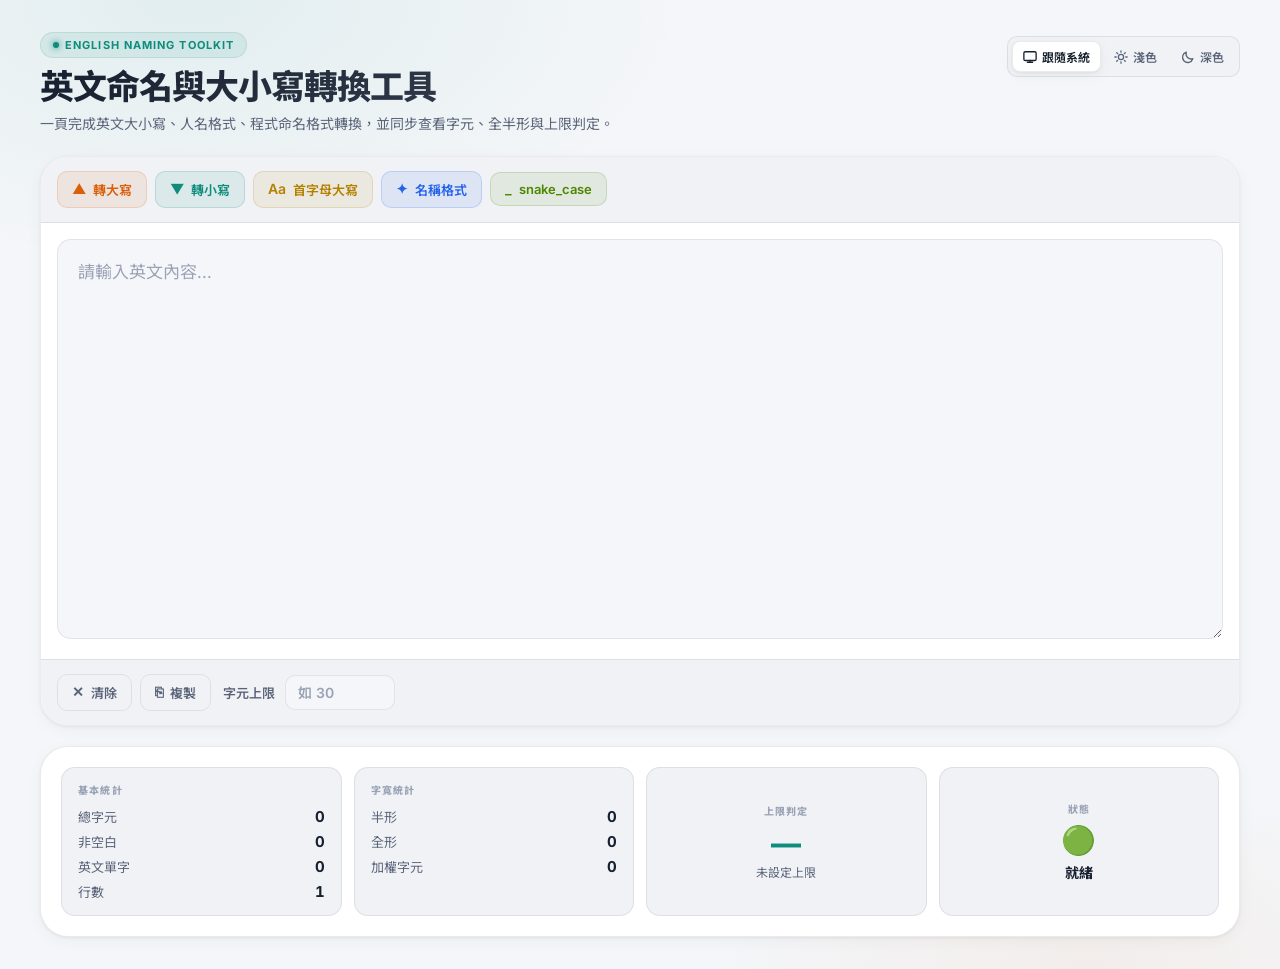
==== index.html @ 7d8f3991 "Rename app entry page to index" ====
<!DOCTYPE html>
<html lang="zh-Hant">
<head>
  <meta charset="UTF-8">
  <meta name="viewport" content="width=device-width, initial-scale=1.0">
  <title>英文命名與大小寫轉換工具</title>
  <link rel="preconnect" href="https://fonts.googleapis.com">
  <link href="https://fonts.googleapis.com/css2?family=Inter:wght@400;500;600;700;800&family=Noto+Sans+TC:wght@400;500;700;900&display=swap" rel="stylesheet">
  <link rel="stylesheet" href="style.css">
  <!-- 防閃爍：同步載入，不加 defer / async -->
  <script src="theme-init.js"></script>
</head>
<body>
  <main class="shell">

    <!-- Header -->
    <header class="header">
      <div class="header-left">
        <div class="badge">English Naming Toolkit</div>
        <h1 class="title">英文命名與大小寫轉換工具</h1>
        <p class="subtitle">一頁完成英文大小寫、人名格式、程式命名格式轉換，並同步查看字元、全半形與上限判定。</p>
      </div>

      <!-- Theme Switcher -->
      <div class="theme-switcher" role="group" aria-label="主題選擇">
        <button class="theme-btn" data-theme-val="system" title="跟隨系統" aria-pressed="false">
          <svg viewBox="0 0 16 16" fill="none" stroke="currentColor" stroke-width="1.5" stroke-linecap="round" stroke-linejoin="round">
            <rect x="1" y="2" width="14" height="10" rx="1.5"/>
            <path d="M5 14h6M8 12v2"/>
          </svg>
          <span>跟隨系統</span>
        </button>
        <button class="theme-btn" data-theme-val="light" title="淺色" aria-pressed="false">
          <svg viewBox="0 0 16 16" fill="none" stroke="currentColor" stroke-width="1.5" stroke-linecap="round">
            <circle cx="8" cy="8" r="3"/>
            <path d="M8 1v1.5M8 13.5V15M1 8h1.5M13.5 8H15M3.1 3.1l1.06 1.06M11.84 11.84l1.06 1.06M11.84 4.16l1.06-1.06M3.1 12.9l1.06-1.06"/>
          </svg>
          <span>淺色</span>
        </button>
        <button class="theme-btn" data-theme-val="dark" title="深色" aria-pressed="false">
          <svg viewBox="0 0 16 16" fill="none" stroke="currentColor" stroke-width="1.5" stroke-linecap="round" stroke-linejoin="round">
            <path d="M13.5 10A6 6 0 0 1 6 2.5a6 6 0 1 0 7.5 7.5z"/>
          </svg>
          <span>深色</span>
        </button>
      </div>
    </header>

    <!-- Editor Card -->
    <section class="editor-card">

      <!-- Toolbar -->
      <div class="toolbar">
        <button class="btn btn-upper" type="button" data-action="upper">
          <span class="btn-icon">▲</span>轉大寫
        </button>
        <button class="btn btn-lower" type="button" data-action="lower">
          <span class="btn-icon">▼</span>轉小寫
        </button>
        <button class="btn btn-title" type="button" data-action="title">
          <span class="btn-icon">Aa</span>首字母大寫
        </button>
        <button class="btn btn-name" type="button" data-action="name">
          <span class="btn-icon">✦</span>名稱格式
        </button>
        <button class="btn btn-snake" type="button" data-action="snake">
          <span class="btn-icon">_</span>snake_case
        </button>
      </div>

      <!-- Textarea -->
      <div class="textarea-wrap">
        <textarea id="textInput" placeholder="請輸入英文內容..."></textarea>
      </div>

      <!-- Footer Bar -->
      <div class="footer-bar">
        <div class="action-group">
          <button class="btn btn-ghost" type="button" id="clearBtn">
            <span class="btn-icon">✕</span>清除
          </button>
          <button class="btn btn-ghost" type="button" id="copyBtn">
            <span class="btn-icon">⎘</span>複製
          </button>
        </div>
        <div class="limit-group">
          <label class="limit-label" for="limitInput">字元上限</label>
          <input id="limitInput" class="limit-input" type="number" min="0" step="1" placeholder="如 30">
        </div>
      </div>
    </section>

    <!-- Stats Panel -->
    <section class="stats-panel" aria-live="polite">

      <div class="stat-group">
        <div class="stat-group__label">基本統計</div>
        <div class="stat-items">
          <div class="stat-row"><span class="stat-name">總字元</span><span class="stat-value" id="charCount">0</span></div>
          <div class="stat-row"><span class="stat-name">非空白</span><span class="stat-value" id="nonWhitespaceCount">0</span></div>
          <div class="stat-row"><span class="stat-name">英文單字</span><span class="stat-value" id="wordCount">0</span></div>
          <div class="stat-row"><span class="stat-name">行數</span><span class="stat-value" id="lineCount">1</span></div>
        </div>
      </div>

      <div class="stat-group">
        <div class="stat-group__label">字寬統計</div>
        <div class="stat-items">
          <div class="stat-row"><span class="stat-name">半形</span><span class="stat-value" id="halfWidthCount">0</span></div>
          <div class="stat-row"><span class="stat-name">全形</span><span class="stat-value" id="fullWidthCount">0</span></div>
          <div class="stat-row weighted-row"><span class="stat-name">加權字元</span><span class="stat-value" id="weightedCount">0</span></div>
        </div>
      </div>

      <div class="stat-group stat-group--limit">
        <div class="stat-group__label">上限判定</div>
        <div class="limit-display" id="limitDisplay">—</div>
        <div class="limit-sublabel" id="limitStatus">未設定上限</div>
      </div>

      <div class="stat-group stat-group--state">
        <div class="stat-group__label">狀態</div>
        <div class="status-icon" id="statusIcon">🟢</div>
        <div class="status-text" id="statusText">就緒</div>
      </div>

    </section>
  </main>

  <script src="app.js" defer></script>
</body>
</html>
---- style.css ----
/* ════════════════════════════════════════
   主題變數 — 淺色（預設）
   ════════════════════════════════════════ */
:root {
  --bg-base:      #f4f6f9;
  --bg-surface:   #ffffff;
  --bg-elevated:  #f0f2f6;
  --bg-hover:     #e8eaf0;
  --border:       rgba(0,0,0,0.08);
  --border-active:rgba(15,144,128,0.45);
  --text-primary: #17202e;
  --text-secondary:#5a6478;
  --text-muted:   #9aa3b5;
  --accent:       #0e8c7c;
  --accent-glow:  rgba(14,140,124,0.15);
  --accent-dim:   rgba(14,140,124,0.09);
  --orange:       #d95f08;
  --orange-dim:   rgba(217,95,8,0.09);
  --yellow:       #b58000;
  --yellow-dim:   rgba(181,128,0,0.09);
  --blue:         #2563eb;
  --blue-dim:     rgba(37,99,235,0.09);
  --lime:         #4d8700;
  --lime-dim:     rgba(77,135,0,0.09);
  --red:          #c92020;
  --red-dim:      rgba(201,32,32,0.10);
  --title-grad:   linear-gradient(135deg, #17202e 0%, #4a5568 100%);
  --body-grad1:   rgba(14,140,124,0.08);
  --body-grad2:   rgba(217,95,8,0.06);
  --scrollbar:    rgba(0,0,0,0.12);
  --scrollbar-h:  rgba(0,0,0,0.22);
  --shadow:       0 1px 3px rgba(0,0,0,0.06), 0 4px 16px rgba(0,0,0,0.04);
  --radius-sm: 10px;
  --radius-md: 14px;
  --radius-xl: 28px;
}

/* ════════════════════════════════════════
   深色：當系統偏好深色 且 未手動選主題 時
   ════════════════════════════════════════ */
@media (prefers-color-scheme: dark) {
  :root:not([data-theme="light"]) {
    --bg-base:       #0f1117;
    --bg-surface:    #181c27;
    --bg-elevated:   #1e2333;
    --bg-hover:      #252b3d;
    --border:        rgba(255,255,255,0.07);
    --border-active: rgba(99,179,161,0.45);
    --text-primary:  #e8eaf0;
    --text-secondary:#8892a4;
    --text-muted:    #4e5668;
    --accent:        #63b3a1;
    --accent-glow:   rgba(99,179,161,0.18);
    --accent-dim:    rgba(99,179,161,0.12);
    --orange:        #fb923c;
    --orange-dim:    rgba(249,115,22,0.12);
    --yellow:        #fbbf24;
    --yellow-dim:    rgba(234,179,8,0.12);
    --blue:          #60a5fa;
    --blue-dim:      rgba(96,165,250,0.12);
    --lime:          #84cc16;
    --lime-dim:      rgba(132,204,22,0.12);
    --red:           #f87171;
    --red-dim:       rgba(248,113,113,0.14);
    --title-grad:    linear-gradient(135deg, #e8eaf0 0%, #a0aec0 100%);
    --body-grad1:    rgba(99,179,161,0.10);
    --body-grad2:    rgba(249,115,22,0.07);
    --scrollbar:     rgba(255,255,255,0.10);
    --scrollbar-h:   rgba(255,255,255,0.18);
    --shadow:        none;
  }
}

/* ════════════════════════════════════════
   深色：手動強制
   ════════════════════════════════════════ */
[data-theme="dark"] {
  --bg-base:       #0f1117;
  --bg-surface:    #181c27;
  --bg-elevated:   #1e2333;
  --bg-hover:      #252b3d;
  --border:        rgba(255,255,255,0.07);
  --border-active: rgba(99,179,161,0.45);
  --text-primary:  #e8eaf0;
  --text-secondary:#8892a4;
  --text-muted:    #4e5668;
  --accent:        #63b3a1;
  --accent-glow:   rgba(99,179,161,0.18);
  --accent-dim:    rgba(99,179,161,0.12);
  --orange:        #fb923c;
  --orange-dim:    rgba(249,115,22,0.12);
  --yellow:        #fbbf24;
  --yellow-dim:    rgba(234,179,8,0.12);
  --blue:          #60a5fa;
  --blue-dim:      rgba(96,165,250,0.12);
  --lime:          #84cc16;
  --lime-dim:      rgba(132,204,22,0.12);
  --red:           #f87171;
  --red-dim:       rgba(248,113,113,0.14);
  --title-grad:    linear-gradient(135deg, #e8eaf0 0%, #a0aec0 100%);
  --body-grad1:    rgba(99,179,161,0.10);
  --body-grad2:    rgba(249,115,22,0.07);
  --scrollbar:     rgba(255,255,255,0.10);
  --scrollbar-h:   rgba(255,255,255,0.18);
  --shadow:        none;
}

/* ════════════════════════════════════════
   淺色：手動強制（確保覆蓋系統深色）
   ════════════════════════════════════════ */
[data-theme="light"] {
  --bg-base:       #f4f6f9;
  --bg-surface:    #ffffff;
  --bg-elevated:   #f0f2f6;
  --bg-hover:      #e8eaf0;
  --border:        rgba(0,0,0,0.08);
  --border-active: rgba(15,144,128,0.45);
  --text-primary:  #17202e;
  --text-secondary:#5a6478;
  --text-muted:    #9aa3b5;
  --accent:        #0e8c7c;
  --accent-glow:   rgba(14,140,124,0.15);
  --accent-dim:    rgba(14,140,124,0.09);
  --orange:        #d95f08;
  --orange-dim:    rgba(217,95,8,0.09);
  --yellow:        #b58000;
  --yellow-dim:    rgba(181,128,0,0.09);
  --blue:          #2563eb;
  --blue-dim:      rgba(37,99,235,0.09);
  --lime:          #4d8700;
  --lime-dim:      rgba(77,135,0,0.09);
  --red:           #c92020;
  --red-dim:       rgba(201,32,32,0.10);
  --title-grad:    linear-gradient(135deg, #17202e 0%, #4a5568 100%);
  --body-grad1:    rgba(14,140,124,0.08);
  --body-grad2:    rgba(217,95,8,0.06);
  --scrollbar:     rgba(0,0,0,0.12);
  --scrollbar-h:   rgba(0,0,0,0.22);
  --shadow:        0 1px 3px rgba(0,0,0,0.06), 0 4px 16px rgba(0,0,0,0.04);
}

/* ════════════════════════════════════════
   Base
   ════════════════════════════════════════ */
* { box-sizing: border-box; margin: 0; padding: 0; }

html { transition: background-color 0.2s, color 0.2s; }

body {
  min-height: 100vh;
  font-family: "Inter", "Noto Sans TC", "Microsoft JhengHei", sans-serif;
  color: var(--text-primary);
  background-color: var(--bg-base);
  background-image:
    radial-gradient(ellipse 70% 50% at 15% 0%,   var(--body-grad1) 0%, transparent 55%),
    radial-gradient(ellipse 60% 40% at 85% 100%, var(--body-grad2) 0%, transparent 50%);
  padding: 32px 24px;
  transition: background-color 0.25s, color 0.25s;
}

/* ── Shell ── */
.shell {
  max-width: 1200px;
  margin: 0 auto;
  display: flex;
  flex-direction: column;
  gap: 20px;
}

/* ── Header ── */
.header {
  display: flex;
  align-items: flex-start;
  justify-content: space-between;
  gap: 20px;
  flex-wrap: wrap;
}

.header-left { flex: 1; min-width: 280px; }

.badge {
  display: inline-flex;
  align-items: center;
  gap: 6px;
  padding: 5px 12px;
  border-radius: 999px;
  background: var(--accent-dim);
  border: 1px solid rgba(99,179,161,0.22);
  color: var(--accent);
  font-size: 11px;
  font-weight: 700;
  letter-spacing: 0.1em;
  text-transform: uppercase;
  margin-bottom: 10px;
}

.badge::before {
  content: "";
  display: inline-block;
  width: 6px; height: 6px;
  border-radius: 50%;
  background: var(--accent);
  box-shadow: 0 0 6px var(--accent);
}

.title {
  font-size: clamp(22px, 3.5vw, 34px);
  font-weight: 800;
  letter-spacing: -0.03em;
  line-height: 1.1;
  background: var(--title-grad);
  -webkit-background-clip: text;
  -webkit-text-fill-color: transparent;
  background-clip: text;
}

.subtitle {
  color: var(--text-secondary);
  font-size: 14px;
  line-height: 1.6;
  margin-top: 8px;
}

/* ── Theme Switcher ── */
.theme-switcher {
  display: flex;
  align-items: center;
  gap: 2px;
  padding: 4px;
  border-radius: var(--radius-sm);
  background: var(--bg-elevated);
  border: 1px solid var(--border);
  flex-shrink: 0;
  margin-top: 4px;
}

.theme-btn {
  display: inline-flex;
  align-items: center;
  justify-content: center;
  gap: 5px;
  appearance: none;
  border: 1px solid transparent;
  border-radius: 8px;
  cursor: pointer;
  font-family: inherit;
  font-size: 12px;
  font-weight: 600;
  color: var(--text-secondary);
  background: transparent;
  padding: 6px 10px;
  transition: all 0.15s ease;
  white-space: nowrap;
}

.theme-btn svg {
  width: 14px; height: 14px;
  flex-shrink: 0;
}

.theme-btn:hover {
  color: var(--text-primary);
  background: var(--bg-hover);
}

.theme-btn.is-active {
  background: var(--bg-surface);
  border-color: var(--border);
  color: var(--text-primary);
  box-shadow: var(--shadow);
}

/* ── Main Card ── */
.editor-card {
  background: var(--bg-surface);
  border: 1px solid var(--border);
  border-radius: var(--radius-xl);
  overflow: hidden;
  box-shadow: var(--shadow);
  transition: background-color 0.25s, border-color 0.25s;
}

/* ── Toolbar ── */
.toolbar {
  display: flex;
  align-items: center;
  gap: 8px;
  padding: 14px 16px;
  border-bottom: 1px solid var(--border);
  flex-wrap: wrap;
  background: var(--bg-elevated);
  transition: background-color 0.25s, border-color 0.25s;
}

/* ── Buttons ── */
.btn {
  display: inline-flex;
  align-items: center;
  gap: 7px;
  appearance: none;
  border: 1px solid transparent;
  border-radius: var(--radius-sm);
  cursor: pointer;
  font-family: inherit;
  font-size: 13px;
  font-weight: 600;
  padding: 8px 14px;
  transition: all 0.15s ease;
  white-space: nowrap;
}

.btn-icon { font-size: 14px; line-height: 1; }

.btn-upper  { background: var(--orange-dim); border-color: rgba(217,95,8,0.18);   color: var(--orange); }
.btn-lower  { background: var(--accent-dim); border-color: rgba(14,140,124,0.18); color: var(--accent); }
.btn-title  { background: var(--yellow-dim); border-color: rgba(181,128,0,0.18);  color: var(--yellow); }
.btn-name   { background: var(--blue-dim);   border-color: rgba(37,99,235,0.18);  color: var(--blue);   }
.btn-snake  { background: var(--lime-dim);   border-color: rgba(77,135,0,0.18);   color: var(--lime);   }

.btn-upper:hover  { background: rgba(217,95,8,0.18);   border-color: rgba(217,95,8,0.36);   transform: translateY(-1px); }
.btn-lower:hover  { background: rgba(14,140,124,0.18); border-color: rgba(14,140,124,0.36); transform: translateY(-1px); }
.btn-title:hover  { background: rgba(181,128,0,0.18);  border-color: rgba(181,128,0,0.36);  transform: translateY(-1px); }
.btn-name:hover   { background: rgba(37,99,235,0.18);  border-color: rgba(37,99,235,0.36);  transform: translateY(-1px); }
.btn-snake:hover  { background: rgba(77,135,0,0.18);   border-color: rgba(77,135,0,0.36);   transform: translateY(-1px); }

.btn-ghost {
  background: transparent;
  border-color: var(--border);
  color: var(--text-secondary);
}
.btn-ghost:hover {
  background: var(--bg-hover);
  color: var(--text-primary);
  transform: translateY(-1px);
}

.btn:active { transform: translateY(0) !important; opacity: 0.82; }

/* ── Textarea ── */
.textarea-wrap { padding: 16px; }

textarea {
  width: 100%;
  min-height: 400px;
  resize: vertical;
  border: 1px solid var(--border);
  border-radius: var(--radius-md);
  background: var(--bg-base);
  color: var(--text-primary);
  font-family: "Inter", "Noto Sans TC", monospace;
  font-size: 17px;
  line-height: 1.7;
  padding: 18px 20px;
  outline: none;
  caret-color: var(--accent);
  transition: border-color 0.2s, box-shadow 0.2s, background-color 0.25s, color 0.25s;
}

textarea:focus {
  border-color: var(--border-active);
  box-shadow: 0 0 0 3px var(--accent-glow);
}

textarea::placeholder { color: var(--text-muted); }

/* ── Footer Bar ── */
.footer-bar {
  display: flex;
  align-items: center;
  gap: 12px;
  padding: 14px 16px;
  border-top: 1px solid var(--border);
  background: var(--bg-elevated);
  flex-wrap: wrap;
  transition: background-color 0.25s, border-color 0.25s;
}

.action-group { display: flex; align-items: center; gap: 8px; flex-shrink: 0; }

.limit-group  { display: flex; align-items: center; gap: 10px; flex-shrink: 0; }

.limit-label {
  font-size: 13px;
  font-weight: 600;
  color: var(--text-secondary);
  white-space: nowrap;
}

.limit-input {
  width: 110px;
  border: 1px solid var(--border);
  border-radius: var(--radius-sm);
  background: var(--bg-base);
  color: var(--text-primary);
  font: inherit;
  font-size: 14px;
  font-weight: 600;
  padding: 8px 12px;
  outline: none;
  transition: border-color 0.2s, box-shadow 0.2s, background-color 0.25s, color 0.25s;
}

.limit-input:focus {
  border-color: var(--border-active);
  box-shadow: 0 0 0 3px var(--accent-glow);
}

.limit-input::placeholder { color: var(--text-muted); }

/* ── Stats Grid ── */
.stats-panel {
  background: var(--bg-surface);
  border: 1px solid var(--border);
  border-radius: var(--radius-xl);
  padding: 20px;
  display: grid;
  grid-template-columns: repeat(4, 1fr);
  gap: 12px;
  box-shadow: var(--shadow);
  transition: background-color 0.25s, border-color 0.25s;
}

.stat-group {
  background: var(--bg-elevated);
  border: 1px solid var(--border);
  border-radius: var(--radius-md);
  padding: 14px 16px;
  transition: background-color 0.25s, border-color 0.25s;
}

.stat-group__label {
  font-size: 10px;
  font-weight: 800;
  letter-spacing: 0.12em;
  color: var(--text-muted);
  text-transform: uppercase;
  margin-bottom: 10px;
}

.stat-items { display: flex; flex-direction: column; gap: 6px; }

.stat-row {
  display: flex;
  align-items: center;
  justify-content: space-between;
  gap: 8px;
}

.stat-name { font-size: 13px; color: var(--text-secondary); white-space: nowrap; }

.stat-value {
  font-size: 15px;
  font-weight: 700;
  color: var(--text-primary);
  font-variant-numeric: tabular-nums;
  transition: color 0.2s;
}

.stat-value.is-over { color: var(--red) !important; }

/* Limit group */
.stat-group--limit {
  display: flex;
  flex-direction: column;
  justify-content: center;
  align-items: center;
  text-align: center;
}

.limit-display {
  font-size: 30px;
  font-weight: 800;
  line-height: 1;
  color: var(--accent);
  font-variant-numeric: tabular-nums;
  margin-bottom: 5px;
  transition: color 0.2s;
}

.limit-display.is-over { color: var(--red); }

.limit-sublabel { font-size: 12px; color: var(--text-secondary); }

/* State group */
.stat-group--state {
  display: flex;
  flex-direction: column;
  justify-content: center;
  align-items: center;
  text-align: center;
}

.status-icon { font-size: 28px; line-height: 1; margin-bottom: 8px; }

.status-text { font-size: 14px; font-weight: 700; color: var(--text-primary); }

/* ── Scrollbar ── */
textarea::-webkit-scrollbar { width: 6px; }
textarea::-webkit-scrollbar-track { background: transparent; }
textarea::-webkit-scrollbar-thumb { background: var(--scrollbar); border-radius: 3px; }
textarea::-webkit-scrollbar-thumb:hover { background: var(--scrollbar-h); }

/* ── Responsive ── */
@media (max-width: 880px) {
  .stats-panel { grid-template-columns: repeat(2, 1fr); }
}

@media (max-width: 640px) {
  body { padding: 16px 14px; }
  .stats-panel { grid-template-columns: 1fr 1fr; gap: 10px; padding: 14px; }
  textarea { min-height: 300px; font-size: 15px; }
  .toolbar { gap: 6px; }
  .btn { font-size: 12px; padding: 7px 11px; }
  .footer-bar { gap: 10px; }
  .limit-group { flex-wrap: wrap; }
  .theme-btn span { display: none; }
}
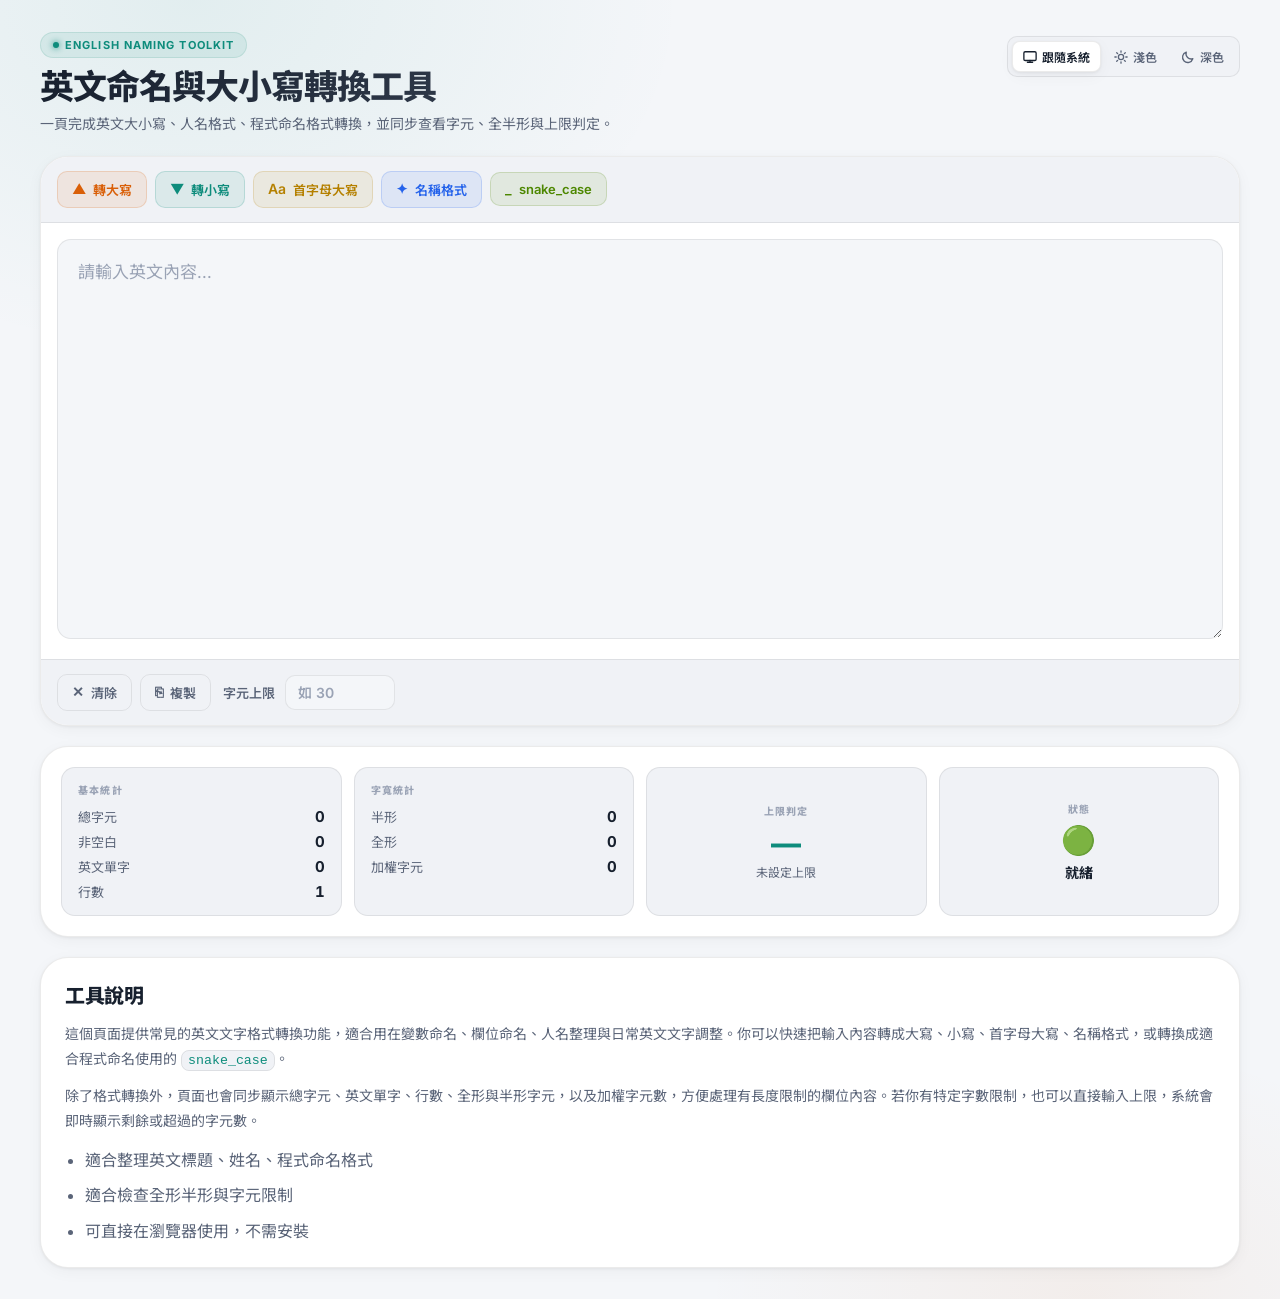
==== commit 16a20775: "Improve README and SEO metadata" ====
--- a/index.html
+++ b/index.html
@@ -3,10 +3,44 @@
 <head>
   <meta charset="UTF-8">
   <meta name="viewport" content="width=device-width, initial-scale=1.0">
-  <title>英文命名與大小寫轉換工具</title>
+  <title>英文命名與大小寫轉換工具 | 大小寫、人名格式、snake_case 線上轉換</title>
+  <meta name="description" content="線上英文命名與大小寫轉換工具，支援轉大寫、轉小寫、首字母大寫、名稱格式、snake_case，並提供全形半形、加權字元與上限判定。">
+  <meta name="robots" content="index,follow,max-image-preview:large,max-snippet:-1,max-video-preview:-1">
+  <meta name="author" content="Bruce Yang">
+  <meta name="theme-color" content="#0e8c7c">
+  <link rel="canonical" href="https://bruce-yang-422.github.io/english_case_converter/">
+  <link rel="alternate" hreflang="zh-Hant" href="https://bruce-yang-422.github.io/english_case_converter/">
+  <meta property="og:locale" content="zh_TW">
+  <meta property="og:type" content="website">
+  <meta property="og:title" content="英文命名與大小寫轉換工具">
+  <meta property="og:description" content="支援英文大小寫轉換、人名格式、snake_case、全形半形統計與字元上限判定的線上工具。">
+  <meta property="og:url" content="https://bruce-yang-422.github.io/english_case_converter/">
+  <meta property="og:site_name" content="英文命名與大小寫轉換工具">
+  <meta name="twitter:card" content="summary">
+  <meta name="twitter:title" content="英文命名與大小寫轉換工具">
+  <meta name="twitter:description" content="支援大小寫、人名格式、snake_case 與字元統計的線上英文轉換工具。">
   <link rel="preconnect" href="https://fonts.googleapis.com">
+  <link rel="preconnect" href="https://fonts.gstatic.com" crossorigin>
   <link href="https://fonts.googleapis.com/css2?family=Inter:wght@400;500;600;700;800&family=Noto+Sans+TC:wght@400;500;700;900&display=swap" rel="stylesheet">
   <link rel="stylesheet" href="style.css">
+  <script type="application/ld+json">
+    {
+      "@context": "https://schema.org",
+      "@type": "WebApplication",
+      "name": "英文命名與大小寫轉換工具",
+      "url": "https://bruce-yang-422.github.io/english_case_converter/",
+      "applicationCategory": "DeveloperApplication",
+      "operatingSystem": "Any",
+      "inLanguage": "zh-Hant",
+      "browserRequirements": "Requires JavaScript",
+      "description": "提供英文大小寫轉換、人名格式、snake_case、字元統計、全形半形統計與上限判定的線上工具。",
+      "offers": {
+        "@type": "Offer",
+        "price": "0",
+        "priceCurrency": "USD"
+      }
+    }
+  </script>
   <!-- 防閃爍：同步載入，不加 defer / async -->
   <script src="theme-init.js"></script>
 </head>
@@ -125,6 +159,17 @@
       </div>
 
     </section>
+
+    <section class="content-card seo-content" aria-labelledby="seo-content-title">
+      <h2 id="seo-content-title">工具說明</h2>
+      <p>這個頁面提供常見的英文文字格式轉換功能，適合用在變數命名、欄位命名、人名整理與日常英文文字調整。你可以快速把輸入內容轉成大寫、小寫、首字母大寫、名稱格式，或轉換成適合程式命名使用的 <code>snake_case</code>。</p>
+      <p>除了格式轉換外，頁面也會同步顯示總字元、英文單字、行數、全形與半形字元，以及加權字元數，方便處理有長度限制的欄位內容。若你有特定字數限制，也可以直接輸入上限，系統會即時顯示剩餘或超過的字元數。</p>
+      <ul>
+        <li>適合整理英文標題、姓名、程式命名格式</li>
+        <li>適合檢查全形半形與字元限制</li>
+        <li>可直接在瀏覽器使用，不需安裝</li>
+      </ul>
+    </section>
   </main>
 
   <script src="app.js" defer></script>
--- a/style.css
+++ b/style.css
@@ -494,6 +494,56 @@
 
 .status-text { font-size: 14px; font-weight: 700; color: var(--text-primary); }
 
+/* ── Content Card ── */
+.content-card {
+  background: var(--bg-surface);
+  border: 1px solid var(--border);
+  border-radius: var(--radius-xl);
+  padding: 22px 24px;
+  box-shadow: var(--shadow);
+  transition: background-color 0.25s, border-color 0.25s;
+}
+
+.seo-content h2 {
+  font-size: 20px;
+  font-weight: 800;
+  letter-spacing: -0.02em;
+  margin-bottom: 12px;
+  color: var(--text-primary);
+}
+
+.seo-content p {
+  font-size: 14px;
+  line-height: 1.8;
+  color: var(--text-secondary);
+}
+
+.seo-content p + p {
+  margin-top: 10px;
+}
+
+.seo-content ul {
+  margin-top: 14px;
+  padding-left: 20px;
+  color: var(--text-secondary);
+  display: grid;
+  gap: 8px;
+}
+
+.seo-content li {
+  line-height: 1.7;
+}
+
+.seo-content code {
+  font-family: "JetBrains Mono", "Consolas", monospace;
+  font-size: 0.95em;
+  background: var(--bg-elevated);
+  border: 1px solid var(--border);
+  border-radius: 8px;
+  padding: 2px 6px;
+  color: var(--accent);
+}
+
 /* ── Scrollbar ── */
 textarea::-webkit-scrollbar { width: 6px; }
 textarea::-webkit-scrollbar-track { background: transparent; }
@@ -508,6 +558,7 @@
 @media (max-width: 640px) {
   body { padding: 16px 14px; }
   .stats-panel { grid-template-columns: 1fr 1fr; gap: 10px; padding: 14px; }
+  .content-card { padding: 16px; }
   textarea { min-height: 300px; font-size: 15px; }
   .toolbar { gap: 6px; }
   .btn { font-size: 12px; padding: 7px 11px; }
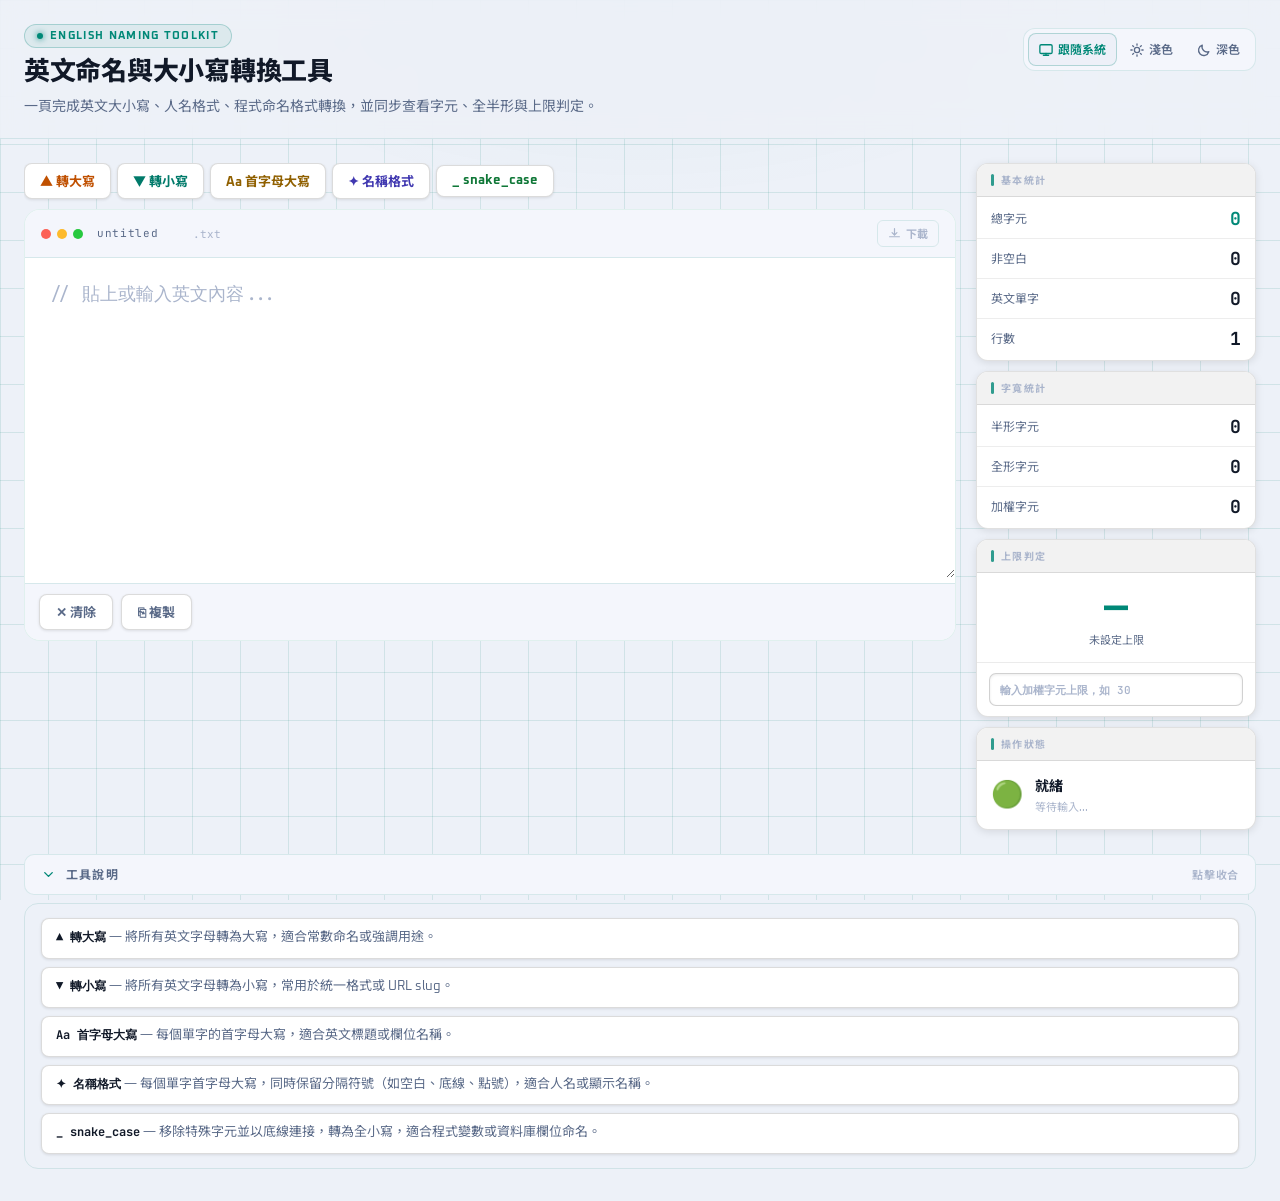
==== commit 51b48e9d: "Redesign UI with macOS-inspired tech dark theme - Rebuild layout: site header with title/badge/theme" ====
--- a/index.html
+++ b/index.html
@@ -7,28 +7,28 @@
   <meta name="description" content="線上英文命名與大小寫轉換工具，支援轉大寫、轉小寫、首字母大寫、名稱格式、snake_case，並提供全形半形、加權字元與上限判定。">
   <meta name="robots" content="index,follow,max-image-preview:large,max-snippet:-1,max-video-preview:-1">
   <meta name="author" content="Bruce Yang">
-  <meta name="theme-color" content="#0e8c7c">
-  <link rel="canonical" href="https://bruce-yang-422.github.io/english_case_converter/">
-  <link rel="alternate" hreflang="zh-Hant" href="https://bruce-yang-422.github.io/english_case_converter/">
+  <meta name="theme-color" content="#00d2aa">
+  <link rel="canonical" href="https://tool-a01.stack-base.com/">
+  <link rel="alternate" hreflang="zh-Hant" href="https://tool-a01.stack-base.com/">
   <meta property="og:locale" content="zh_TW">
   <meta property="og:type" content="website">
   <meta property="og:title" content="英文命名與大小寫轉換工具">
   <meta property="og:description" content="支援英文大小寫轉換、人名格式、snake_case、全形半形統計與字元上限判定的線上工具。">
-  <meta property="og:url" content="https://bruce-yang-422.github.io/english_case_converter/">
+  <meta property="og:url" content="https://tool-a01.stack-base.com/">
   <meta property="og:site_name" content="英文命名與大小寫轉換工具">
   <meta name="twitter:card" content="summary">
   <meta name="twitter:title" content="英文命名與大小寫轉換工具">
   <meta name="twitter:description" content="支援大小寫、人名格式、snake_case 與字元統計的線上英文轉換工具。">
   <link rel="preconnect" href="https://fonts.googleapis.com">
   <link rel="preconnect" href="https://fonts.gstatic.com" crossorigin>
-  <link href="https://fonts.googleapis.com/css2?family=Inter:wght@400;500;600;700;800&family=Noto+Sans+TC:wght@400;500;700;900&display=swap" rel="stylesheet">
+  <link href="https://fonts.googleapis.com/css2?family=Oxanium:wght@400;600;700;800&family=JetBrains+Mono:wght@400;600;700&family=Noto+Sans+TC:wght@400;500;700&display=swap" rel="stylesheet">
   <link rel="stylesheet" href="style.css">
   <script type="application/ld+json">
     {
       "@context": "https://schema.org",
       "@type": "WebApplication",
       "name": "英文命名與大小寫轉換工具",
-      "url": "https://bruce-yang-422.github.io/english_case_converter/",
+      "url": "https://tool-a01.stack-base.com/",
       "applicationCategory": "DeveloperApplication",
       "operatingSystem": "Any",
       "inLanguage": "zh-Hant",
@@ -44,18 +44,18 @@
   <!-- 防閃爍：同步載入，不加 defer / async -->
   <script src="theme-init.js"></script>
 </head>
+
 <body>
-  <main class="shell">
-
-    <!-- Header -->
-    <header class="header">
+<div class="root">
+
+  <!-- ═══ HEADER ═══ -->
+  <header class="site-header">
+    <div class="header-inner">
       <div class="header-left">
         <div class="badge">English Naming Toolkit</div>
-        <h1 class="title">英文命名與大小寫轉換工具</h1>
-        <p class="subtitle">一頁完成英文大小寫、人名格式、程式命名格式轉換，並同步查看字元、全半形與上限判定。</p>
-      </div>
-
-      <!-- Theme Switcher -->
+        <h1 class="page-title">英文命名與大小寫轉換工具</h1>
+        <p class="page-subtitle">一頁完成英文大小寫、人名格式、程式命名格式轉換，並同步查看字元、全半形與上限判定。</p>
+      </div>
       <div class="theme-switcher" role="group" aria-label="主題選擇">
         <button class="theme-btn" data-theme-val="system" title="跟隨系統" aria-pressed="false">
           <svg viewBox="0 0 16 16" fill="none" stroke="currentColor" stroke-width="1.5" stroke-linecap="round" stroke-linejoin="round">
@@ -78,100 +78,144 @@
           <span>深色</span>
         </button>
       </div>
-    </header>
-
-    <!-- Editor Card -->
-    <section class="editor-card">
-
-      <!-- Toolbar -->
-      <div class="toolbar">
-        <button class="btn btn-upper" type="button" data-action="upper">
-          <span class="btn-icon">▲</span>轉大寫
-        </button>
-        <button class="btn btn-lower" type="button" data-action="lower">
-          <span class="btn-icon">▼</span>轉小寫
-        </button>
-        <button class="btn btn-title" type="button" data-action="title">
-          <span class="btn-icon">Aa</span>首字母大寫
-        </button>
-        <button class="btn btn-name" type="button" data-action="name">
-          <span class="btn-icon">✦</span>名稱格式
-        </button>
-        <button class="btn btn-snake" type="button" data-action="snake">
-          <span class="btn-icon">_</span>snake_case
-        </button>
-      </div>
-
-      <!-- Textarea -->
-      <div class="textarea-wrap">
-        <textarea id="textInput" placeholder="請輸入英文內容..."></textarea>
-      </div>
-
-      <!-- Footer Bar -->
-      <div class="footer-bar">
-        <div class="action-group">
-          <button class="btn btn-ghost" type="button" id="clearBtn">
-            <span class="btn-icon">✕</span>清除
+    </div>
+  </header>
+
+  <!-- ═══ WORKSPACE ═══ -->
+  <div class="workspace">
+
+    <!-- LEFT: Editor -->
+    <div class="editor-col">
+
+      <!-- 工具列（chips）獨立在 editor-wrap 外 -->
+      <div class="toolbar" id="toolbar">
+        <button class="chip chip-a" type="button" data-action="upper">▲ 轉大寫</button>
+        <button class="chip chip-b" type="button" data-action="lower">▼ 轉小寫</button>
+        <button class="chip chip-c" type="button" data-action="title">Aa 首字母大寫</button>
+        <button class="chip chip-d" type="button" data-action="name">✦ 名稱格式</button>
+        <button class="chip chip-e" type="button" data-action="snake">_ snake_case</button>
+      </div>
+
+      <div class="editor-wrap">
+
+        <!-- macOS dots + 可編輯檔名 + 下載 -->
+        <div class="editor-topbar">
+          <span class="dot dot-r"></span>
+          <span class="dot dot-y"></span>
+          <span class="dot dot-g"></span>
+          <input class="editor-fname" id="fileNameInput" type="text" value="untitled" spellcheck="false" aria-label="檔案名稱">
+          <span class="fname-ext">.txt</span>
+          <button class="download-btn" id="downloadBtn" title="下載 .txt">
+            <svg viewBox="0 0 16 16" fill="none" stroke="currentColor" stroke-width="1.5" stroke-linecap="round" stroke-linejoin="round">
+              <path d="M8 2v8M5 7l3 3 3-3"/>
+              <path d="M2 12h12"/>
+            </svg>
+            下載
           </button>
-          <button class="btn btn-ghost" type="button" id="copyBtn">
-            <span class="btn-icon">⎘</span>複製
-          </button>
-        </div>
-        <div class="limit-group">
-          <label class="limit-label" for="limitInput">字元上限</label>
-          <input id="limitInput" class="limit-input" type="number" min="0" step="1" placeholder="如 30">
-        </div>
-      </div>
-    </section>
-
-    <!-- Stats Panel -->
-    <section class="stats-panel" aria-live="polite">
-
-      <div class="stat-group">
-        <div class="stat-group__label">基本統計</div>
-        <div class="stat-items">
-          <div class="stat-row"><span class="stat-name">總字元</span><span class="stat-value" id="charCount">0</span></div>
-          <div class="stat-row"><span class="stat-name">非空白</span><span class="stat-value" id="nonWhitespaceCount">0</span></div>
-          <div class="stat-row"><span class="stat-name">英文單字</span><span class="stat-value" id="wordCount">0</span></div>
-          <div class="stat-row"><span class="stat-name">行數</span><span class="stat-value" id="lineCount">1</span></div>
-        </div>
-      </div>
-
-      <div class="stat-group">
-        <div class="stat-group__label">字寬統計</div>
-        <div class="stat-items">
-          <div class="stat-row"><span class="stat-name">半形</span><span class="stat-value" id="halfWidthCount">0</span></div>
-          <div class="stat-row"><span class="stat-name">全形</span><span class="stat-value" id="fullWidthCount">0</span></div>
-          <div class="stat-row weighted-row"><span class="stat-name">加權字元</span><span class="stat-value" id="weightedCount">0</span></div>
-        </div>
-      </div>
-
-      <div class="stat-group stat-group--limit">
-        <div class="stat-group__label">上限判定</div>
-        <div class="limit-display" id="limitDisplay">—</div>
-        <div class="limit-sublabel" id="limitStatus">未設定上限</div>
-      </div>
-
-      <div class="stat-group stat-group--state">
-        <div class="stat-group__label">狀態</div>
-        <div class="status-icon" id="statusIcon">🟢</div>
-        <div class="status-text" id="statusText">就緒</div>
-      </div>
-
-    </section>
-
-    <section class="content-card seo-content" aria-labelledby="seo-content-title">
-      <h2 id="seo-content-title">工具說明</h2>
-      <p>這個頁面提供常見的英文文字格式轉換功能，適合用在變數命名、欄位命名、人名整理與日常英文文字調整。你可以快速把輸入內容轉成大寫、小寫、首字母大寫、名稱格式，或轉換成適合程式命名使用的 <code>snake_case</code>。</p>
-      <p>除了格式轉換外，頁面也會同步顯示總字元、英文單字、行數、全形與半形字元，以及加權字元數，方便處理有長度限制的欄位內容。若你有特定字數限制，也可以直接輸入上限，系統會即時顯示剩餘或超過的字元數。</p>
-      <ul>
-        <li>適合整理英文標題、姓名、程式命名格式</li>
-        <li>適合檢查全形半形與字元限制</li>
-        <li>可直接在瀏覽器使用，不需安裝</li>
-      </ul>
-    </section>
-  </main>
-
-  <script src="app.js" defer></script>
+        </div>
+
+        <textarea id="textInput" placeholder="// 貼上或輸入英文內容..."></textarea>
+
+        <div class="editor-footer">
+          <button class="act-btn" id="clearBtn">✕ 清除</button>
+          <button class="act-btn" id="copyBtn">⎘ 複製</button>
+        </div>
+      </div>
+
+    </div>
+
+    <!-- RIGHT: Stats -->
+    <aside class="stats-col" aria-live="polite">
+
+      <div class="panel-section">
+        <div class="panel-header">基本統計</div>
+        <div class="stat-rows">
+          <div class="srow">
+            <span class="srow-name">總字元</span>
+            <span class="srow-val accent" id="charCount">0</span>
+          </div>
+          <div class="srow">
+            <span class="srow-name">非空白</span>
+            <span class="srow-val" id="nonWhitespaceCount">0</span>
+          </div>
+          <div class="srow">
+            <span class="srow-name">英文單字</span>
+            <span class="srow-val" id="wordCount">0</span>
+          </div>
+          <div class="srow">
+            <span class="srow-name">行數</span>
+            <span class="srow-val" id="lineCount">1</span>
+          </div>
+        </div>
+      </div>
+
+      <div class="panel-section">
+        <div class="panel-header">字寬統計</div>
+        <div class="stat-rows">
+          <div class="srow">
+            <span class="srow-name">半形字元</span>
+            <span class="srow-val" id="halfWidthCount">0</span>
+          </div>
+          <div class="srow">
+            <span class="srow-name">全形字元</span>
+            <span class="srow-val" id="fullWidthCount">0</span>
+          </div>
+          <div class="srow">
+            <span class="srow-name">加權字元</span>
+            <span class="srow-val" id="weightedCount">0</span>
+          </div>
+        </div>
+      </div>
+
+      <div class="panel-section">
+        <div class="panel-header">上限判定</div>
+        <div class="limit-big-wrap">
+          <div class="limit-big" id="limitDisplay">—</div>
+          <div class="limit-sub" id="limitStatus">未設定上限</div>
+        </div>
+        <div class="limit-input-row">
+          <input id="limitInput" type="number" min="0" step="1" placeholder="輸入加權字元上限，如 30">
+        </div>
+      </div>
+
+      <div class="panel-section">
+        <div class="panel-header">操作狀態</div>
+        <div class="status-body">
+          <div class="status-icon" id="statusIcon">🟢</div>
+          <div class="status-info">
+            <div class="status-text" id="statusText">就緒</div>
+            <div class="status-hint">等待輸入...</div>
+          </div>
+        </div>
+      </div>
+
+    </aside>
+  </div>
+
+  <!-- SEO Content（可收合，瀏覽器記憶狀態） -->
+  <section class="seo-section" aria-labelledby="seo-title">
+    <button class="seo-toggle" id="seoToggle" aria-expanded="true">
+      <svg class="seo-chevron" viewBox="0 0 16 16" fill="none" stroke="currentColor" stroke-width="1.5" stroke-linecap="round" stroke-linejoin="round">
+        <path d="M4 6l4 4 4-4"/>
+      </svg>
+      <span id="seo-title">工具說明</span>
+      <span class="seo-toggle-hint" id="seoHint">點擊收合</span>
+    </button>
+    <div class="seo-body" id="seoBody">
+      <div class="seo-inner">
+        <ul>
+          <li><strong>▲ 轉大寫</strong> — 將所有英文字母轉為大寫，適合常數命名或強調用途。</li>
+          <li><strong>▼ 轉小寫</strong> — 將所有英文字母轉為小寫，常用於統一格式或 URL slug。</li>
+          <li><strong>Aa 首字母大寫</strong> — 每個單字的首字母大寫，適合英文標題或欄位名稱。</li>
+          <li><strong>✦ 名稱格式</strong> — 每個單字首字母大寫，同時保留分隔符號（如空白、底線、點號），適合人名或顯示名稱。</li>
+          <li><strong>_ snake_case</strong> — 移除特殊字元並以底線連接，轉為全小寫，適合程式變數或資料庫欄位命名。</li>
+        </ul>
+      </div>
+    </div>
+  </section>
+
+</div>
+
+<script src="app.js" defer></script>
 </body>
 </html>
--- a/style.css
+++ b/style.css
@@ -1,235 +1,159 @@
 /* ════════════════════════════════════════
-   主題變數 — 淺色（預設）
+   CSS 變數 — 深色（預設）
    ════════════════════════════════════════ */
 :root {
-  --bg-base:      #f4f6f9;
-  --bg-surface:   #ffffff;
-  --bg-elevated:  #f0f2f6;
-  --bg-hover:     #e8eaf0;
-  --border:       rgba(0,0,0,0.08);
-  --border-active:rgba(15,144,128,0.45);
-  --text-primary: #17202e;
-  --text-secondary:#5a6478;
-  --text-muted:   #9aa3b5;
-  --accent:       #0e8c7c;
-  --accent-glow:  rgba(14,140,124,0.15);
-  --accent-dim:   rgba(14,140,124,0.09);
-  --orange:       #d95f08;
-  --orange-dim:   rgba(217,95,8,0.09);
-  --yellow:       #b58000;
-  --yellow-dim:   rgba(181,128,0,0.09);
-  --blue:         #2563eb;
-  --blue-dim:     rgba(37,99,235,0.09);
-  --lime:         #4d8700;
-  --lime-dim:     rgba(77,135,0,0.09);
-  --red:          #c92020;
-  --red-dim:      rgba(201,32,32,0.10);
-  --title-grad:   linear-gradient(135deg, #17202e 0%, #4a5568 100%);
-  --body-grad1:   rgba(14,140,124,0.08);
-  --body-grad2:   rgba(217,95,8,0.06);
-  --scrollbar:    rgba(0,0,0,0.12);
-  --scrollbar-h:  rgba(0,0,0,0.22);
-  --shadow:       0 1px 3px rgba(0,0,0,0.06), 0 4px 16px rgba(0,0,0,0.04);
-  --radius-sm: 10px;
-  --radius-md: 14px;
-  --radius-xl: 28px;
+  --bg:    #07090f;
+  --surf:  #0c1018;
+  --surf2: #111826;
+  --surf3: #161d2c;
+  --bdr:   rgba(0,210,170,0.10);
+  --bdr2:  rgba(0,210,170,0.22);
+  --bdr3:  rgba(0,210,170,0.40);
+  --ac:    #00d2aa;
+  --tx:    #dde4f0;
+  --tx2:   #6a7d9a;
+  --tx3:   #2d3d55;
+  --red:   #ff5060;
+  --glow:  rgba(0,210,170,0.18);
+  --glow2: rgba(0,210,170,0.07);
 }
 
 /* ════════════════════════════════════════
-   深色：當系統偏好深色 且 未手動選主題 時
+   CSS 變數 — 淺色
    ════════════════════════════════════════ */
-@media (prefers-color-scheme: dark) {
-  :root:not([data-theme="light"]) {
-    --bg-base:       #0f1117;
-    --bg-surface:    #181c27;
-    --bg-elevated:   #1e2333;
-    --bg-hover:      #252b3d;
-    --border:        rgba(255,255,255,0.07);
-    --border-active: rgba(99,179,161,0.45);
-    --text-primary:  #e8eaf0;
-    --text-secondary:#8892a4;
-    --text-muted:    #4e5668;
-    --accent:        #63b3a1;
-    --accent-glow:   rgba(99,179,161,0.18);
-    --accent-dim:    rgba(99,179,161,0.12);
-    --orange:        #fb923c;
-    --orange-dim:    rgba(249,115,22,0.12);
-    --yellow:        #fbbf24;
-    --yellow-dim:    rgba(234,179,8,0.12);
-    --blue:          #60a5fa;
-    --blue-dim:      rgba(96,165,250,0.12);
-    --lime:          #84cc16;
-    --lime-dim:      rgba(132,204,22,0.12);
-    --red:           #f87171;
-    --red-dim:       rgba(248,113,113,0.14);
-    --title-grad:    linear-gradient(135deg, #e8eaf0 0%, #a0aec0 100%);
-    --body-grad1:    rgba(99,179,161,0.10);
-    --body-grad2:    rgba(249,115,22,0.07);
-    --scrollbar:     rgba(255,255,255,0.10);
-    --scrollbar-h:   rgba(255,255,255,0.18);
-    --shadow:        none;
-  }
-}
-
-/* ════════════════════════════════════════
-   深色：手動強制
-   ════════════════════════════════════════ */
-[data-theme="dark"] {
-  --bg-base:       #0f1117;
-  --bg-surface:    #181c27;
-  --bg-elevated:   #1e2333;
-  --bg-hover:      #252b3d;
-  --border:        rgba(255,255,255,0.07);
-  --border-active: rgba(99,179,161,0.45);
-  --text-primary:  #e8eaf0;
-  --text-secondary:#8892a4;
-  --text-muted:    #4e5668;
-  --accent:        #63b3a1;
-  --accent-glow:   rgba(99,179,161,0.18);
-  --accent-dim:    rgba(99,179,161,0.12);
-  --orange:        #fb923c;
-  --orange-dim:    rgba(249,115,22,0.12);
-  --yellow:        #fbbf24;
-  --yellow-dim:    rgba(234,179,8,0.12);
-  --blue:          #60a5fa;
-  --blue-dim:      rgba(96,165,250,0.12);
-  --lime:          #84cc16;
-  --lime-dim:      rgba(132,204,22,0.12);
-  --red:           #f87171;
-  --red-dim:       rgba(248,113,113,0.14);
-  --title-grad:    linear-gradient(135deg, #e8eaf0 0%, #a0aec0 100%);
-  --body-grad1:    rgba(99,179,161,0.10);
-  --body-grad2:    rgba(249,115,22,0.07);
-  --scrollbar:     rgba(255,255,255,0.10);
-  --scrollbar-h:   rgba(255,255,255,0.18);
-  --shadow:        none;
-}
-
-/* ════════════════════════════════════════
-   淺色：手動強制（確保覆蓋系統深色）
-   ════════════════════════════════════════ */
-[data-theme="light"] {
-  --bg-base:       #f4f6f9;
-  --bg-surface:    #ffffff;
-  --bg-elevated:   #f0f2f6;
-  --bg-hover:      #e8eaf0;
-  --border:        rgba(0,0,0,0.08);
-  --border-active: rgba(15,144,128,0.45);
-  --text-primary:  #17202e;
-  --text-secondary:#5a6478;
-  --text-muted:    #9aa3b5;
-  --accent:        #0e8c7c;
-  --accent-glow:   rgba(14,140,124,0.15);
-  --accent-dim:    rgba(14,140,124,0.09);
-  --orange:        #d95f08;
-  --orange-dim:    rgba(217,95,8,0.09);
-  --yellow:        #b58000;
-  --yellow-dim:    rgba(181,128,0,0.09);
-  --blue:          #2563eb;
-  --blue-dim:      rgba(37,99,235,0.09);
-  --lime:          #4d8700;
-  --lime-dim:      rgba(77,135,0,0.09);
-  --red:           #c92020;
-  --red-dim:       rgba(201,32,32,0.10);
-  --title-grad:    linear-gradient(135deg, #17202e 0%, #4a5568 100%);
-  --body-grad1:    rgba(14,140,124,0.08);
-  --body-grad2:    rgba(217,95,8,0.06);
-  --scrollbar:     rgba(0,0,0,0.12);
-  --scrollbar-h:   rgba(0,0,0,0.22);
-  --shadow:        0 1px 3px rgba(0,0,0,0.06), 0 4px 16px rgba(0,0,0,0.04);
+[data-mode="light"] {
+  --bg:    #edf1f8;
+  --surf:  #ffffff;
+  --surf2: #f4f6fc;
+  --surf3: #edf0f8;
+  --bdr:   rgba(0,130,115,0.12);
+  --bdr2:  rgba(0,130,115,0.26);
+  --bdr3:  rgba(0,130,115,0.45);
+  --ac:    #008877;
+  --tx:    #111928;
+  --tx2:   #5a6a88;
+  --tx3:   #aab5cc;
+  --red:   #d63245;
+  --glow:  rgba(0,130,115,0.13);
+  --glow2: rgba(0,130,115,0.05);
 }
 
 /* ════════════════════════════════════════
    Base
    ════════════════════════════════════════ */
-* { box-sizing: border-box; margin: 0; padding: 0; }
-
-html { transition: background-color 0.2s, color 0.2s; }
-
-body {
+*, *::before, *::after { box-sizing: border-box; margin: 0; padding: 0; }
+
+html, body {
   min-height: 100vh;
-  font-family: "Inter", "Noto Sans TC", "Microsoft JhengHei", sans-serif;
-  color: var(--text-primary);
-  background-color: var(--bg-base);
+  font-family: "Oxanium", "Noto Sans TC", sans-serif;
+  color: var(--tx);
+  background: var(--bg);
+}
+
+/* 網格背景 */
+body::before {
+  content: "";
+  position: fixed; inset: 0; pointer-events: none; z-index: 0;
   background-image:
-    radial-gradient(ellipse 70% 50% at 15% 0%,   var(--body-grad1) 0%, transparent 55%),
-    radial-gradient(ellipse 60% 40% at 85% 100%, var(--body-grad2) 0%, transparent 50%);
-  padding: 32px 24px;
-  transition: background-color 0.25s, color 0.25s;
-}
-
-/* ── Shell ── */
-.shell {
-  max-width: 1200px;
+    linear-gradient(var(--bdr) 1px, transparent 1px),
+    linear-gradient(90deg, var(--bdr) 1px, transparent 1px);
+  background-size: 48px 48px;
+}
+
+/* 頂部光暈 */
+body::after {
+  content: "";
+  position: fixed; top: -200px; left: 50%; transform: translateX(-50%);
+  width: 900px; height: 400px;
+  background: radial-gradient(ellipse, rgba(0,210,170,0.07) 0%, transparent 70%);
+  pointer-events: none; z-index: 0;
+}
+[data-mode="light"] body::after {
+  background: radial-gradient(ellipse, rgba(0,130,115,0.05) 0%, transparent 70%);
+}
+
+.root {
+  position: relative; z-index: 1;
+  min-height: 100vh;
+  display: flex; flex-direction: column;
+}
+
+/* ════════════════════════════════════════
+   SITE HEADER
+   ════════════════════════════════════════ */
+.site-header {
+  border-bottom: 1px solid var(--bdr);
+  background: rgba(7,9,15,0.85);
+  backdrop-filter: blur(12px);
+  -webkit-backdrop-filter: blur(12px);
+  flex-shrink: 0;
+}
+[data-mode="light"] .site-header { background: rgba(237,241,248,0.88); }
+
+.header-inner {
+  max-width: 1280px;
   margin: 0 auto;
-  display: flex;
-  flex-direction: column;
-  gap: 20px;
-}
-
-/* ── Header ── */
-.header {
+  padding: 24px 24px 20px;
   display: flex;
   align-items: flex-start;
   justify-content: space-between;
-  gap: 20px;
-  flex-wrap: wrap;
-}
-
-.header-left { flex: 1; min-width: 280px; }
-
+  gap: 24px;
+}
+
+.header-left { flex: 1; min-width: 0; }
+
+/* Badge */
 .badge {
   display: inline-flex;
   align-items: center;
-  gap: 6px;
-  padding: 5px 12px;
+  gap: 7px;
+  padding: 4px 12px;
   border-radius: 999px;
-  background: var(--accent-dim);
-  border: 1px solid rgba(99,179,161,0.22);
-  color: var(--accent);
+  background: rgba(0,210,170,0.08);
+  border: 1px solid var(--bdr2);
+  color: var(--ac);
   font-size: 11px;
   font-weight: 700;
-  letter-spacing: 0.1em;
+  letter-spacing: 0.12em;
   text-transform: uppercase;
   margin-bottom: 10px;
 }
-
 .badge::before {
   content: "";
   display: inline-block;
   width: 6px; height: 6px;
   border-radius: 50%;
-  background: var(--accent);
-  box-shadow: 0 0 6px var(--accent);
-}
-
-.title {
-  font-size: clamp(22px, 3.5vw, 34px);
+  background: var(--ac);
+  box-shadow: 0 0 6px var(--ac);
+}
+[data-mode="light"] .badge {
+  background: rgba(0,130,115,0.07);
+}
+
+.page-title {
+  font-size: clamp(18px, 2.8vw, 26px);
   font-weight: 800;
-  letter-spacing: -0.03em;
-  line-height: 1.1;
-  background: var(--title-grad);
-  -webkit-background-clip: text;
-  -webkit-text-fill-color: transparent;
-  background-clip: text;
-}
-
-.subtitle {
-  color: var(--text-secondary);
+  letter-spacing: -0.01em;
+  line-height: 1.15;
+  color: var(--tx);
+  margin-bottom: 8px;
+}
+
+.page-subtitle {
   font-size: 14px;
   line-height: 1.6;
-  margin-top: 8px;
-}
-
-/* ── Theme Switcher ── */
+  color: var(--tx2);
+}
+
+/* Theme Switcher */
 .theme-switcher {
   display: flex;
   align-items: center;
   gap: 2px;
   padding: 4px;
-  border-radius: var(--radius-sm);
-  background: var(--bg-elevated);
-  border: 1px solid var(--border);
+  border-radius: 12px;
+  background: var(--surf2);
+  border: 1px solid var(--bdr);
   flex-shrink: 0;
   margin-top: 4px;
 }
@@ -239,330 +163,448 @@
   align-items: center;
   justify-content: center;
   gap: 5px;
-  appearance: none;
   border: 1px solid transparent;
   border-radius: 8px;
   cursor: pointer;
   font-family: inherit;
   font-size: 12px;
   font-weight: 600;
-  color: var(--text-secondary);
+  color: var(--tx2);
   background: transparent;
   padding: 6px 10px;
-  transition: all 0.15s ease;
+  transition: all 0.15s;
   white-space: nowrap;
 }
-
-.theme-btn svg {
-  width: 14px; height: 14px;
+.theme-btn svg { width: 14px; height: 14px; flex-shrink: 0; }
+.theme-btn:hover { color: var(--tx); background: var(--surf3); }
+.theme-btn.is-active {
+  background: var(--surf3);
+  border-color: var(--bdr2);
+  color: var(--ac);
+}
+
+/* ════════════════════════════════════════
+   MAIN LAYOUT
+   ════════════════════════════════════════ */
+.workspace {
+  flex: 1;
+  display: grid;
+  grid-template-columns: 1fr 280px;
+  gap: 20px;
+  max-width: 1280px;
+  width: 100%;
+  margin: 0 auto;
+  padding: 24px;
+  align-items: start;
+}
+
+/* ── LEFT: editor ── */
+.editor-col { display: flex; flex-direction: column; gap: 0; }
+
+.editor-wrap {
+  background: var(--surf);
+  border: 1px solid var(--bdr);
+  border-radius: 16px;
+  overflow: hidden;
+  transition: border-color 0.2s, box-shadow 0.2s;
+}
+.editor-wrap:focus-within {
+  border-color: var(--bdr3);
+  box-shadow: 0 0 0 3px var(--glow2), 0 0 24px var(--glow);
+}
+
+/* macOS dots bar */
+.editor-topbar {
+  display: flex; align-items: center;
+  padding: 10px 16px;
+  background: var(--surf2);
+  border-bottom: 1px solid var(--bdr);
+  gap: 6px;
+}
+.dot { width: 10px; height: 10px; border-radius: 50%; }
+.dot-r { background: #ff5f57; }
+.dot-y { background: #febc2e; }
+.dot-g { background: #28c840; }
+[data-mode="light"] .dot-r { background: #fc6156; }
+[data-mode="light"] .dot-y { background: #fdba2c; }
+[data-mode="light"] .dot-g { background: #27c93f; }
+
+.editor-fname {
+  margin-left: 8px;
+  font-family: "JetBrains Mono", monospace;
+  font-size: 11px; color: var(--tx2);
+  letter-spacing: 0.06em;
+  background: transparent;
+  border: none; outline: none;
+  width: 90px;
+  transition: color 0.15s, border-color 0.15s;
+  border-bottom: 1px solid transparent;
+}
+.editor-fname:focus {
+  color: var(--tx);
+  border-bottom-color: var(--bdr2);
+}
+
+.fname-ext {
+  font-family: "JetBrains Mono", monospace;
+  font-size: 11px; color: var(--tx3);
+}
+
+.download-btn {
+  display: inline-flex; align-items: center; gap: 5px;
+  margin-left: auto;
+  padding: 4px 10px;
+  border-radius: 6px;
+  background: transparent;
+  border: 1px solid var(--bdr);
+  color: var(--tx3);
+  font-size: 11px; font-weight: 700;
+  cursor: pointer; font-family: inherit;
+  transition: all 0.13s;
+}
+.download-btn svg { width: 13px; height: 13px; }
+.download-btn:hover { color: var(--ac); border-color: var(--bdr2); }
+.download-btn:active { opacity: 0.75; }
+
+/* Toolbar（獨立於 editor-wrap 外） */
+.toolbar {
+  display: flex; align-items: center;
+  gap: 6px;
+  padding: 0 0 10px;
+  overflow-x: auto;
+  scrollbar-width: none;
+}
+.toolbar::-webkit-scrollbar { display: none; }
+
+/* macOS 風格按鈕 — 實心背景，不透出格線 */
+.chip {
+  display: inline-flex; align-items: center; gap: 7px;
+  padding: 7px 15px;
+  border-radius: 8px;
+  border: 1px solid var(--bdr2);
+  background: var(--surf2);
+  font-size: 13px; font-weight: 700;
+  cursor: pointer; white-space: nowrap;
+  font-family: inherit;
   flex-shrink: 0;
-}
-
-.theme-btn:hover {
-  color: var(--text-primary);
-  background: var(--bg-hover);
-}
-
-.theme-btn.is-active {
-  background: var(--bg-surface);
-  border-color: var(--border);
-  color: var(--text-primary);
-  box-shadow: var(--shadow);
-}
-
-/* ── Main Card ── */
-.editor-card {
-  background: var(--bg-surface);
-  border: 1px solid var(--border);
-  border-radius: var(--radius-xl);
+  box-shadow: 0 1px 3px rgba(0,0,0,0.25), inset 0 1px 0 rgba(255,255,255,0.05);
+  transition: background 0.1s, box-shadow 0.1s, transform 0.1s;
+}
+.chip:hover {
+  background: var(--surf3);
+  box-shadow: 0 2px 6px rgba(0,0,0,0.3), inset 0 1px 0 rgba(255,255,255,0.06);
+}
+.chip:active {
+  transform: scale(0.97);
+  box-shadow: 0 1px 2px rgba(0,0,0,0.2), inset 0 1px 3px rgba(0,0,0,0.2);
+}
+
+.chip-a { color: #ff8c3c; }
+.chip-b { color: #00d2aa; }
+.chip-c { color: #ffc300; }
+.chip-d { color: #7c6ff7; }
+.chip-e { color: #48c878; }
+
+[data-mode="light"] .chip {
+  background: #ffffff;
+  border-color: rgba(0,0,0,0.14);
+  box-shadow: 0 1px 3px rgba(0,0,0,0.10), inset 0 1px 0 rgba(255,255,255,0.8);
+}
+[data-mode="light"] .chip:hover {
+  background: #f2f2f2;
+  box-shadow: 0 2px 5px rgba(0,0,0,0.12), inset 0 1px 0 rgba(255,255,255,0.8);
+}
+[data-mode="light"] .chip-a { color: #c05000; }
+[data-mode="light"] .chip-b { color: #007a6a; }
+[data-mode="light"] .chip-c { color: #906000; }
+[data-mode="light"] .chip-d { color: #4038b0; }
+[data-mode="light"] .chip-e { color: #107838; }
+
+#textInput {
+  width: 100%;
+  min-height: 320px;
+  resize: vertical;
+  background: transparent;
+  border: none; outline: none;
+  color: var(--tx);
+  font-family: "JetBrains Mono", monospace;
+  font-size: 18px; line-height: 1.8;
+  padding: 20px 24px;
+  caret-color: var(--ac);
+}
+#textInput::placeholder { color: var(--tx3); }
+#textInput::-webkit-scrollbar { width: 5px; }
+#textInput::-webkit-scrollbar-thumb { background: var(--bdr2); border-radius: 3px; }
+
+/* Editor footer (clear / copy) */
+.editor-footer {
+  display: flex; align-items: center;
+  gap: 8px;
+  padding: 10px 14px;
+  border-top: 1px solid var(--bdr);
+  background: var(--surf2);
+}
+
+.act-btn {
+  display: inline-flex; align-items: center; gap: 6px;
+  padding: 7px 16px;
+  border-radius: 8px;
+  background: var(--surf2);
+  border: 1px solid var(--bdr2);
+  color: var(--tx2);
+  font-size: 13px; font-weight: 700;
+  cursor: pointer; font-family: inherit;
+  white-space: nowrap;
+  box-shadow: 0 1px 3px rgba(0,0,0,0.25), inset 0 1px 0 rgba(255,255,255,0.05);
+  transition: background 0.1s, color 0.1s, box-shadow 0.1s, transform 0.1s;
+}
+[data-mode="light"] .act-btn {
+  background: #ffffff;
+  border-color: rgba(0,0,0,0.14);
+  box-shadow: 0 1px 3px rgba(0,0,0,0.10), inset 0 1px 0 rgba(255,255,255,0.8);
+}
+.act-btn:hover { background: var(--surf3); color: var(--tx); }
+[data-mode="light"] .act-btn:hover { background: #f2f2f2; }
+.act-btn:active { transform: scale(0.97); box-shadow: 0 1px 2px rgba(0,0,0,0.2), inset 0 1px 3px rgba(0,0,0,0.15); }
+
+/* ── RIGHT: stats panel ── */
+.stats-col {
+  display: flex; flex-direction: column; gap: 10px;
+  position: sticky; top: 24px;
+}
+
+/* macOS 視窗卡片 */
+.panel-section {
+  background: var(--surf2);
+  border: 1px solid var(--bdr2);
+  border-radius: 12px;
   overflow: hidden;
-  box-shadow: var(--shadow);
-  transition: background-color 0.25s, border-color 0.25s;
-}
-
-/* ── Toolbar ── */
-.toolbar {
-  display: flex;
-  align-items: center;
+  box-shadow: 0 2px 8px rgba(0,0,0,0.28), inset 0 1px 0 rgba(255,255,255,0.05);
+}
+[data-mode="light"] .panel-section {
+  background: #ffffff;
+  border-color: rgba(0,0,0,0.12);
+  box-shadow: 0 2px 8px rgba(0,0,0,0.10), inset 0 1px 0 rgba(255,255,255,0.9);
+}
+
+/* macOS 視窗標題列 */
+.panel-header {
+  padding: 8px 14px;
+  background: var(--surf3);
+  border-bottom: 1px solid var(--bdr);
+  font-size: 10px; font-weight: 700;
+  letter-spacing: 0.13em; text-transform: uppercase;
+  color: var(--tx3);
+  display: flex; align-items: center; gap: 7px;
+}
+[data-mode="light"] .panel-header {
+  background: #f2f2f2;
+  border-bottom-color: rgba(0,0,0,0.10);
+}
+.panel-header::before {
+  content: "";
+  display: inline-block; width: 3px; height: 12px;
+  background: var(--ac); border-radius: 2px;
+  opacity: 0.8;
+}
+
+/* stat rows */
+.stat-rows { padding: 2px 0; }
+.srow {
+  display: flex; align-items: center;
+  justify-content: space-between;
+  padding: 8px 14px;
+  border-bottom: 1px solid var(--bdr);
   gap: 8px;
-  padding: 14px 16px;
-  border-bottom: 1px solid var(--border);
-  flex-wrap: wrap;
-  background: var(--bg-elevated);
-  transition: background-color 0.25s, border-color 0.25s;
-}
-
-/* ── Buttons ── */
-.btn {
-  display: inline-flex;
-  align-items: center;
-  gap: 7px;
-  appearance: none;
-  border: 1px solid transparent;
-  border-radius: var(--radius-sm);
-  cursor: pointer;
-  font-family: inherit;
-  font-size: 13px;
-  font-weight: 600;
-  padding: 8px 14px;
-  transition: all 0.15s ease;
-  white-space: nowrap;
-}
-
-.btn-icon { font-size: 14px; line-height: 1; }
-
-.btn-upper  { background: var(--orange-dim); border-color: rgba(217,95,8,0.18);   color: var(--orange); }
-.btn-lower  { background: var(--accent-dim); border-color: rgba(14,140,124,0.18); color: var(--accent); }
-.btn-title  { background: var(--yellow-dim); border-color: rgba(181,128,0,0.18);  color: var(--yellow); }
-.btn-name   { background: var(--blue-dim);   border-color: rgba(37,99,235,0.18);  color: var(--blue);   }
-.btn-snake  { background: var(--lime-dim);   border-color: rgba(77,135,0,0.18);   color: var(--lime);   }
-
-.btn-upper:hover  { background: rgba(217,95,8,0.18);   border-color: rgba(217,95,8,0.36);   transform: translateY(-1px); }
-.btn-lower:hover  { background: rgba(14,140,124,0.18); border-color: rgba(14,140,124,0.36); transform: translateY(-1px); }
-.btn-title:hover  { background: rgba(181,128,0,0.18);  border-color: rgba(181,128,0,0.36);  transform: translateY(-1px); }
-.btn-name:hover   { background: rgba(37,99,235,0.18);  border-color: rgba(37,99,235,0.36);  transform: translateY(-1px); }
-.btn-snake:hover  { background: rgba(77,135,0,0.18);   border-color: rgba(77,135,0,0.36);   transform: translateY(-1px); }
-
-.btn-ghost {
-  background: transparent;
-  border-color: var(--border);
-  color: var(--text-secondary);
-}
-.btn-ghost:hover {
-  background: var(--bg-hover);
-  color: var(--text-primary);
-  transform: translateY(-1px);
-}
-
-.btn:active { transform: translateY(0) !important; opacity: 0.82; }
-
-/* ── Textarea ── */
-.textarea-wrap { padding: 16px; }
-
-textarea {
-  width: 100%;
-  min-height: 400px;
-  resize: vertical;
-  border: 1px solid var(--border);
-  border-radius: var(--radius-md);
-  background: var(--bg-base);
-  color: var(--text-primary);
-  font-family: "Inter", "Noto Sans TC", monospace;
-  font-size: 17px;
-  line-height: 1.7;
-  padding: 18px 20px;
-  outline: none;
-  caret-color: var(--accent);
-  transition: border-color 0.2s, box-shadow 0.2s, background-color 0.25s, color 0.25s;
-}
-
-textarea:focus {
-  border-color: var(--border-active);
-  box-shadow: 0 0 0 3px var(--accent-glow);
-}
-
-textarea::placeholder { color: var(--text-muted); }
-
-/* ── Footer Bar ── */
-.footer-bar {
-  display: flex;
-  align-items: center;
-  gap: 12px;
-  padding: 14px 16px;
-  border-top: 1px solid var(--border);
-  background: var(--bg-elevated);
-  flex-wrap: wrap;
-  transition: background-color 0.25s, border-color 0.25s;
-}
-
-.action-group { display: flex; align-items: center; gap: 8px; flex-shrink: 0; }
-
-.limit-group  { display: flex; align-items: center; gap: 10px; flex-shrink: 0; }
-
-.limit-label {
-  font-size: 13px;
-  font-weight: 600;
-  color: var(--text-secondary);
-  white-space: nowrap;
-}
-
-.limit-input {
-  width: 110px;
-  border: 1px solid var(--border);
-  border-radius: var(--radius-sm);
-  background: var(--bg-base);
-  color: var(--text-primary);
-  font: inherit;
-  font-size: 14px;
-  font-weight: 600;
-  padding: 8px 12px;
-  outline: none;
-  transition: border-color 0.2s, box-shadow 0.2s, background-color 0.25s, color 0.25s;
-}
-
-.limit-input:focus {
-  border-color: var(--border-active);
-  box-shadow: 0 0 0 3px var(--accent-glow);
-}
-
-.limit-input::placeholder { color: var(--text-muted); }
-
-/* ── Stats Grid ── */
-.stats-panel {
-  background: var(--bg-surface);
-  border: 1px solid var(--border);
-  border-radius: var(--radius-xl);
-  padding: 20px;
-  display: grid;
-  grid-template-columns: repeat(4, 1fr);
-  gap: 12px;
-  box-shadow: var(--shadow);
-  transition: background-color 0.25s, border-color 0.25s;
-}
-
-.stat-group {
-  background: var(--bg-elevated);
-  border: 1px solid var(--border);
-  border-radius: var(--radius-md);
-  padding: 14px 16px;
-  transition: background-color 0.25s, border-color 0.25s;
-}
-
-.stat-group__label {
-  font-size: 10px;
-  font-weight: 800;
-  letter-spacing: 0.12em;
-  color: var(--text-muted);
-  text-transform: uppercase;
-  margin-bottom: 10px;
-}
-
-.stat-items { display: flex; flex-direction: column; gap: 6px; }
-
-.stat-row {
-  display: flex;
-  align-items: center;
-  justify-content: space-between;
-  gap: 8px;
-}
-
-.stat-name { font-size: 13px; color: var(--text-secondary); white-space: nowrap; }
-
-.stat-value {
-  font-size: 15px;
-  font-weight: 700;
-  color: var(--text-primary);
+}
+[data-mode="light"] .srow { border-bottom-color: rgba(0,0,0,0.07); }
+.srow:last-child { border-bottom: none; }
+.srow-name { font-size: 12px; color: var(--tx2); }
+.srow-val {
+  font-family: "JetBrains Mono", monospace;
+  font-size: 18px; font-weight: 700;
+  color: var(--tx);
   font-variant-numeric: tabular-nums;
   transition: color 0.2s;
 }
-
-.stat-value.is-over { color: var(--red) !important; }
-
-/* Limit group */
-.stat-group--limit {
-  display: flex;
-  flex-direction: column;
-  justify-content: center;
-  align-items: center;
-  text-align: center;
-}
-
-.limit-display {
-  font-size: 30px;
-  font-weight: 800;
-  line-height: 1;
-  color: var(--accent);
+.srow-val.accent { color: var(--ac); }
+.srow-val.over   { color: var(--red) !important; }
+
+/* limit big display */
+.limit-big-wrap {
+  padding: 14px 16px;
+  display: flex; flex-direction: column;
+  align-items: center; gap: 4px;
+}
+.limit-big {
+  font-family: "JetBrains Mono", monospace;
+  font-size: 40px; font-weight: 700;
+  line-height: 1; color: var(--ac);
   font-variant-numeric: tabular-nums;
-  margin-bottom: 5px;
   transition: color 0.2s;
 }
-
-.limit-display.is-over { color: var(--red); }
-
-.limit-sublabel { font-size: 12px; color: var(--text-secondary); }
-
-/* State group */
-.stat-group--state {
-  display: flex;
-  flex-direction: column;
-  justify-content: center;
-  align-items: center;
-  text-align: center;
-}
-
-.status-icon { font-size: 28px; line-height: 1; margin-bottom: 8px; }
-
-.status-text { font-size: 14px; font-weight: 700; color: var(--text-primary); }
-
-/* ── Content Card ── */
-.content-card {
-  background: var(--bg-surface);
-  border: 1px solid var(--border);
-  border-radius: var(--radius-xl);
-  padding: 22px 24px;
-  box-shadow: var(--shadow);
-  transition: background-color 0.25s, border-color 0.25s;
-}
-
-.seo-content h2 {
-  font-size: 20px;
-  font-weight: 800;
-  letter-spacing: -0.02em;
-  margin-bottom: 12px;
-  color: var(--text-primary);
-}
-
-.seo-content p {
-  font-size: 14px;
-  line-height: 1.8;
-  color: var(--text-secondary);
-}
-
-.seo-content p + p {
-  margin-top: 10px;
-}
-
-.seo-content ul {
-  margin-top: 14px;
-  padding-left: 20px;
-  color: var(--text-secondary);
+.limit-big.over { color: var(--red); }
+.limit-sub { font-size: 11px; color: var(--tx2); text-align: center; }
+
+/* limit input — macOS text field */
+.limit-input-row {
+  padding: 10px 12px;
+  border-top: 1px solid var(--bdr);
+}
+[data-mode="light"] .limit-input-row { border-top-color: rgba(0,0,0,0.08); }
+#limitInput {
+  width: 100%;
+  background: var(--surf);
+  border: 1px solid var(--bdr2);
+  border-radius: 7px;
+  color: var(--tx);
+  font-family: "JetBrains Mono", monospace;
+  font-size: 13px; font-weight: 600;
+  padding: 7px 10px;
+  outline: none;
+  box-shadow: inset 0 1px 3px rgba(0,0,0,0.2);
+  transition: border-color 0.2s, box-shadow 0.2s;
+}
+[data-mode="light"] #limitInput {
+  background: #fff;
+  border-color: rgba(0,0,0,0.18);
+  box-shadow: inset 0 1px 3px rgba(0,0,0,0.08);
+}
+#limitInput:focus {
+  border-color: var(--bdr3);
+  box-shadow: inset 0 1px 3px rgba(0,0,0,0.2), 0 0 0 3px var(--glow2);
+}
+#limitInput::placeholder { color: var(--tx3); font-size: 11px; }
+
+/* status */
+.status-body {
+  padding: 14px;
+  display: flex; align-items: center; gap: 12px;
+}
+.status-icon { font-size: 26px; line-height: 1; flex-shrink: 0; }
+.status-info { flex: 1; min-width: 0; }
+.status-text { font-size: 14px; font-weight: 700; color: var(--tx); }
+.status-hint { font-size: 11px; color: var(--tx3); margin-top: 2px; }
+
+/* ── number flash ── */
+@keyframes numflash {
+  0%   { opacity: 0.3; transform: scale(0.88); }
+  100% { opacity: 1;   transform: scale(1); }
+}
+.flash { animation: numflash 0.16s ease-out both; }
+
+/* ════════════════════════════════════════
+   SEO SECTION
+   ════════════════════════════════════════ */
+.seo-section {
+  max-width: 1280px;
+  width: 100%;
+  margin: 0 auto;
+  padding: 0 24px 32px;
+}
+.seo-toggle {
+  display: flex; align-items: center; gap: 10px;
+  width: 100%;
+  background: var(--surf2);
+  border: 1px solid var(--bdr);
+  border-radius: 10px;
+  color: var(--tx2);
+  font-size: 12px; font-weight: 700;
+  letter-spacing: 0.1em; text-transform: uppercase;
+  font-family: inherit;
+  cursor: pointer;
+  padding: 10px 16px;
+  margin-bottom: 8px;
+  transition: background 0.15s, color 0.15s, border-color 0.15s;
+}
+.seo-toggle:hover {
+  background: var(--surf3);
+  color: var(--tx);
+  border-color: var(--bdr2);
+}
+.seo-toggle-hint {
+  margin-left: auto;
+  font-size: 11px; font-weight: 600;
+  color: var(--tx3);
+  letter-spacing: 0.06em;
+  text-transform: none;
+  transition: color 0.15s;
+}
+.seo-toggle:hover .seo-toggle-hint { color: var(--tx2); }
+
+.seo-chevron {
+  width: 15px; height: 15px;
+  flex-shrink: 0;
+  transition: transform 0.25s ease;
+  color: var(--ac);
+}
+.seo-section.collapsed .seo-chevron { transform: rotate(-90deg); }
+
+/* 收合動畫 */
+.seo-body {
   display: grid;
-  gap: 8px;
-}
-
-.seo-content li {
-  line-height: 1.7;
-}
-
-.seo-content code {
-  font-family: "JetBrains Mono", "Consolas", monospace;
-  font-size: 0.95em;
-  background: var(--bg-elevated);
-  border: 1px solid var(--border);
+  grid-template-rows: 1fr;
+  transition: grid-template-rows 0.3s ease, opacity 0.3s ease;
+  opacity: 1;
+}
+.seo-body > .seo-inner { overflow: hidden; }
+.seo-section.collapsed .seo-body {
+  grid-template-rows: 0fr;
+  opacity: 0;
+}
+
+.seo-inner {
+  background: transparent;
+  border: 1px solid var(--bdr);
+  border-radius: 14px;
+  padding: 14px 16px;
+  min-height: 0;
+}
+.seo-inner ul {
+  padding-left: 0;
+  list-style: none;
+  display: grid; gap: 8px;
+}
+.seo-inner li {
+  font-size: 13px; line-height: 1.6;
+  color: var(--tx2);
+  padding: 9px 14px;
+  background: var(--surf2);
+  border: 1px solid var(--bdr2);
   border-radius: 8px;
+  box-shadow: 0 1px 3px rgba(0,0,0,0.25), inset 0 1px 0 rgba(255,255,255,0.05);
+}
+[data-mode="light"] .seo-inner li {
+  background: #ffffff;
+  border-color: rgba(0,0,0,0.14);
+  box-shadow: 0 1px 3px rgba(0,0,0,0.10), inset 0 1px 0 rgba(255,255,255,0.8);
+}
+.seo-inner li strong {
+  color: var(--tx);
+  font-family: "JetBrains Mono", monospace;
+  font-size: 12px;
+}
+.seo-inner code {
+  font-family: "JetBrains Mono", monospace;
+  font-size: 0.93em;
+  background: var(--surf2);
+  border: 1px solid var(--bdr);
+  border-radius: 6px;
   padding: 2px 6px;
-  color: var(--accent);
-}
-
-/* ── Scrollbar ── */
-textarea::-webkit-scrollbar { width: 6px; }
-textarea::-webkit-scrollbar-track { background: transparent; }
-textarea::-webkit-scrollbar-thumb { background: var(--scrollbar); border-radius: 3px; }
-textarea::-webkit-scrollbar-thumb:hover { background: var(--scrollbar-h); }
-
-/* ── Responsive ── */
-@media (max-width: 880px) {
-  .stats-panel { grid-template-columns: repeat(2, 1fr); }
-}
-
-@media (max-width: 640px) {
-  body { padding: 16px 14px; }
-  .stats-panel { grid-template-columns: 1fr 1fr; gap: 10px; padding: 14px; }
-  .content-card { padding: 16px; }
-  textarea { min-height: 300px; font-size: 15px; }
-  .toolbar { gap: 6px; }
-  .btn { font-size: 12px; padding: 7px 11px; }
-  .footer-bar { gap: 10px; }
-  .limit-group { flex-wrap: wrap; }
+  color: var(--ac);
+}
+
+/* ════════════════════════════════════════
+   Responsive
+   ════════════════════════════════════════ */
+@media (max-width: 860px) {
+  .workspace { grid-template-columns: 1fr; }
+  .stats-col { position: static; display: grid; grid-template-columns: 1fr 1fr; }
+}
+@media (max-width: 600px) {
+  .header-inner { flex-direction: column; gap: 16px; }
+  .workspace { padding: 14px; }
+  .seo-section { padding: 0 14px 24px; }
+  .stats-col { grid-template-columns: 1fr; }
   .theme-btn span { display: none; }
 }
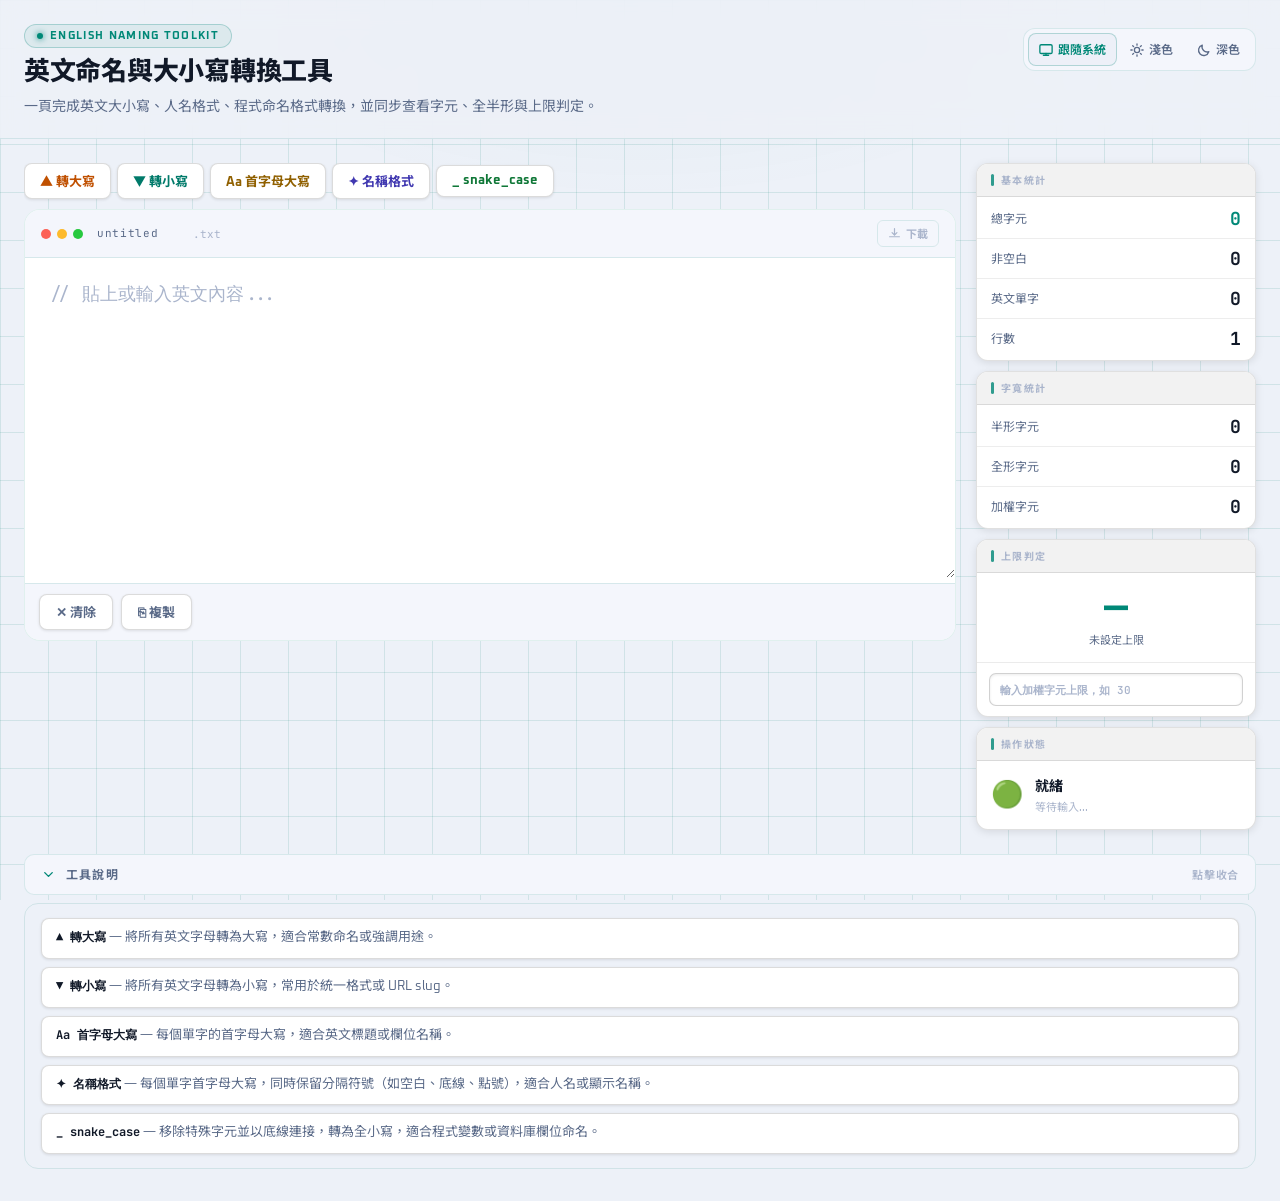
==== commit 3678a006: "Bust cache for static assets" ====
--- a/index.html
+++ b/index.html
@@ -2,12 +2,13 @@
 <html lang="zh-Hant">
 <head>
   <meta charset="UTF-8">
-  <meta name="viewport" content="width=device-width, initial-scale=1.0">
+  <meta name="viewport" content="width=device-width, initial-scale=1.0, viewport-fit=cover">
   <title>英文命名與大小寫轉換工具 | 大小寫、人名格式、snake_case 線上轉換</title>
   <meta name="description" content="線上英文命名與大小寫轉換工具，支援轉大寫、轉小寫、首字母大寫、名稱格式、snake_case，並提供全形半形、加權字元與上限判定。">
   <meta name="robots" content="index,follow,max-image-preview:large,max-snippet:-1,max-video-preview:-1">
   <meta name="author" content="Bruce Yang">
   <meta name="theme-color" content="#00d2aa">
+  <link rel="icon" href="icons/favicon.ico" type="image/x-icon">
   <link rel="canonical" href="https://tool-a01.stack-base.com/">
   <link rel="alternate" hreflang="zh-Hant" href="https://tool-a01.stack-base.com/">
   <meta property="og:locale" content="zh_TW">
@@ -22,7 +23,7 @@
   <link rel="preconnect" href="https://fonts.googleapis.com">
   <link rel="preconnect" href="https://fonts.gstatic.com" crossorigin>
   <link href="https://fonts.googleapis.com/css2?family=Oxanium:wght@400;600;700;800&family=JetBrains+Mono:wght@400;600;700&family=Noto+Sans+TC:wght@400;500;700&display=swap" rel="stylesheet">
-  <link rel="stylesheet" href="style.css">
+  <link rel="stylesheet" href="assets/style.css?v=20260321b">
   <script type="application/ld+json">
     {
       "@context": "https://schema.org",
@@ -42,7 +43,7 @@
     }
   </script>
   <!-- 防閃爍：同步載入，不加 defer / async -->
-  <script src="theme-init.js"></script>
+  <script src="assets/theme-init.js?v=20260321b"></script>
 </head>
 
 <body>
@@ -216,6 +217,6 @@
 
 </div>
 
-<script src="app.js" defer></script>
+<script src="assets/app.js?v=20260321b" defer></script>
 </body>
 </html>
--- a/assets/style.css
+++ b/assets/style.css
@@ -0,0 +1,734 @@
+/* CSS Variables - Dark Theme */
+
+
+:root {
+  --bg:    #07090f;
+  --surf:  #0c1018;
+  --surf2: #111826;
+  --surf3: #161d2c;
+  --bdr:   rgba(0,210,170,0.10);
+  --bdr2:  rgba(0,210,170,0.22);
+  --bdr3:  rgba(0,210,170,0.40);
+  --ac:    #00d2aa;
+  --tx:    #dde4f0;
+  --tx2:   #6a7d9a;
+  --tx3:   #2d3d55;
+  --red:   #ff5060;
+  --glow:  rgba(0,210,170,0.18);
+  --glow2: rgba(0,210,170,0.07);
+}
+
+/* CSS Variables - Light Theme */
+
+
+[data-mode="light"] {
+  --bg:    #edf1f8;
+  --surf:  #ffffff;
+  --surf2: #f4f6fc;
+  --surf3: #edf0f8;
+  --bdr:   rgba(0,130,115,0.12);
+  --bdr2:  rgba(0,130,115,0.26);
+  --bdr3:  rgba(0,130,115,0.45);
+  --ac:    #008877;
+  --tx:    #111928;
+  --tx2:   #5a6a88;
+  --tx3:   #aab5cc;
+  --red:   #d63245;
+  --glow:  rgba(0,130,115,0.13);
+  --glow2: rgba(0,130,115,0.05);
+}
+
+/* Base */
+
+
+*, *::before, *::after { box-sizing: border-box; margin: 0; padding: 0; }
+
+html, body {
+  min-height: 100vh;
+  width: 100%;
+  max-width: 100vw;
+  font-family: "Oxanium", "Noto Sans TC", sans-serif;
+  color: var(--tx);
+  background: var(--bg);
+  -webkit-text-size-adjust: 100%;
+  overflow-x: hidden;
+}
+
+/* Grid background */
+body::before {
+  content: "";
+  position: fixed; inset: 0; pointer-events: none; z-index: 0;
+  background-image:
+    linear-gradient(var(--bdr) 1px, transparent 1px),
+    linear-gradient(90deg, var(--bdr) 1px, transparent 1px);
+  background-size: 48px 48px;
+}
+
+/* Top glow */
+body::after {
+  content: "";
+  position: fixed; top: -200px; left: 50%; transform: translateX(-50%);
+  width: 900px; height: 400px;
+  background: radial-gradient(ellipse, rgba(0,210,170,0.07) 0%, transparent 70%);
+  pointer-events: none; z-index: 0;
+}
+[data-mode="light"] body::after {
+  background: radial-gradient(ellipse, rgba(0,130,115,0.05) 0%, transparent 70%);
+}
+
+.root {
+  position: relative; z-index: 1;
+  min-height: 100vh;
+  display: flex; flex-direction: column;
+  width: 100%;
+  overflow-x: clip;
+}
+
+/* Site Header */
+
+
+.site-header {
+  border-bottom: 1px solid var(--bdr);
+  background: rgba(7,9,15,0.85);
+  backdrop-filter: blur(12px);
+  -webkit-backdrop-filter: blur(12px);
+  flex-shrink: 0;
+}
+[data-mode="light"] .site-header { background: rgba(237,241,248,0.88); }
+
+.header-inner {
+  max-width: 1280px;
+  margin: 0 auto;
+  padding: 24px 24px 20px;
+  display: flex;
+  align-items: flex-start;
+  justify-content: space-between;
+  gap: 24px;
+}
+
+.header-left { flex: 1; min-width: 0; }
+
+/* Badge */
+.badge {
+  display: inline-flex;
+  align-items: center;
+  gap: 7px;
+  padding: 4px 12px;
+  border-radius: 999px;
+  background: rgba(0,210,170,0.08);
+  border: 1px solid var(--bdr2);
+  color: var(--ac);
+  font-size: 11px;
+  font-weight: 700;
+  letter-spacing: 0.12em;
+  text-transform: uppercase;
+  margin-bottom: 10px;
+}
+.badge::before {
+  content: "";
+  display: inline-block;
+  width: 6px; height: 6px;
+  border-radius: 50%;
+  background: var(--ac);
+  box-shadow: 0 0 6px var(--ac);
+}
+[data-mode="light"] .badge {
+  background: rgba(0,130,115,0.07);
+}
+
+.page-title {
+  font-size: clamp(18px, 2.8vw, 26px);
+  font-weight: 800;
+  letter-spacing: -0.01em;
+  line-height: 1.15;
+  color: var(--tx);
+  margin-bottom: 8px;
+}
+
+.page-subtitle {
+  font-size: 14px;
+  line-height: 1.6;
+  color: var(--tx2);
+}
+
+/* Theme Switcher */
+.theme-switcher {
+  display: flex;
+  align-items: center;
+  gap: 2px;
+  padding: 4px;
+  border-radius: 12px;
+  background: var(--surf2);
+  border: 1px solid var(--bdr);
+  flex-shrink: 0;
+  margin-top: 4px;
+}
+
+.theme-btn {
+  display: inline-flex;
+  align-items: center;
+  justify-content: center;
+  gap: 5px;
+  border: 1px solid transparent;
+  border-radius: 8px;
+  cursor: pointer;
+  font-family: inherit;
+  font-size: 12px;
+  font-weight: 600;
+  color: var(--tx2);
+  background: transparent;
+  padding: 6px 10px;
+  transition: all 0.15s;
+  white-space: nowrap;
+}
+.theme-btn svg { width: 14px; height: 14px; flex-shrink: 0; }
+.theme-btn:hover { color: var(--tx); background: var(--surf3); }
+.theme-btn.is-active {
+  background: var(--surf3);
+  border-color: var(--bdr2);
+  color: var(--ac);
+}
+
+/* Main Layout */
+
+
+.workspace {
+  flex: 1;
+  display: grid;
+  grid-template-columns: 1fr 280px;
+  gap: 20px;
+  max-width: 1280px;
+  width: 100%;
+  margin: 0 auto;
+  padding: 24px;
+  align-items: start;
+  min-width: 0;
+}
+
+/* Left: editor */
+.editor-col { display: flex; flex-direction: column; gap: 0; min-width: 0; }
+
+.editor-wrap {
+  background: var(--surf);
+  border: 1px solid var(--bdr);
+  border-radius: 16px;
+  overflow: hidden;
+  min-width: 0;
+  transition: border-color 0.2s, box-shadow 0.2s;
+}
+.editor-wrap:focus-within {
+  border-color: var(--bdr3);
+  box-shadow: 0 0 0 3px var(--glow2), 0 0 24px var(--glow);
+}
+
+/* macOS dots bar */
+.editor-topbar {
+  display: flex; align-items: center;
+  padding: 10px 16px;
+  background: var(--surf2);
+  border-bottom: 1px solid var(--bdr);
+  gap: 6px;
+}
+.dot { width: 10px; height: 10px; border-radius: 50%; }
+.dot-r { background: #ff5f57; }
+.dot-y { background: #febc2e; }
+.dot-g { background: #28c840; }
+[data-mode="light"] .dot-r { background: #fc6156; }
+[data-mode="light"] .dot-y { background: #fdba2c; }
+[data-mode="light"] .dot-g { background: #27c93f; }
+
+.editor-fname {
+  margin-left: 8px;
+  font-family: "JetBrains Mono", monospace;
+  font-size: 11px; color: var(--tx2);
+  letter-spacing: 0.06em;
+  background: transparent;
+  border: none; outline: none;
+  width: 90px;
+  transition: color 0.15s, border-color 0.15s;
+  border-bottom: 1px solid transparent;
+}
+.editor-fname:focus {
+  color: var(--tx);
+  border-bottom-color: var(--bdr2);
+}
+
+.fname-ext {
+  font-family: "JetBrains Mono", monospace;
+  font-size: 11px; color: var(--tx3);
+}
+
+.download-btn {
+  display: inline-flex; align-items: center; gap: 5px;
+  margin-left: auto;
+  padding: 4px 10px;
+  border-radius: 6px;
+  background: transparent;
+  border: 1px solid var(--bdr);
+  color: var(--tx3);
+  font-size: 11px; font-weight: 700;
+  cursor: pointer; font-family: inherit;
+  transition: all 0.13s;
+}
+.download-btn svg { width: 13px; height: 13px; }
+.download-btn:hover { color: var(--ac); border-color: var(--bdr2); }
+.download-btn:active { opacity: 0.75; }
+
+/* Toolbar */
+.toolbar {
+  display: flex; align-items: center;
+  flex-wrap: wrap;
+  gap: 6px;
+  padding: 0 0 10px;
+  overflow-x: auto;
+  max-width: 100%;
+  min-width: 0;
+  scrollbar-width: none;
+}
+.toolbar::-webkit-scrollbar { display: none; }
+
+/* Toolbar buttons */
+.chip {
+  display: inline-flex; align-items: center; gap: 7px;
+  padding: 7px 15px;
+  border-radius: 8px;
+  border: 1px solid var(--bdr2);
+  background: var(--surf2);
+  font-size: 13px; font-weight: 700;
+  cursor: pointer; white-space: nowrap;
+  font-family: inherit;
+  flex-shrink: 0;
+  box-shadow: 0 1px 3px rgba(0,0,0,0.25), inset 0 1px 0 rgba(255,255,255,0.05);
+  transition: background 0.1s, box-shadow 0.1s, transform 0.1s;
+}
+.chip:hover {
+  background: var(--surf3);
+  box-shadow: 0 2px 6px rgba(0,0,0,0.3), inset 0 1px 0 rgba(255,255,255,0.06);
+}
+.chip:active {
+  transform: scale(0.97);
+  box-shadow: 0 1px 2px rgba(0,0,0,0.2), inset 0 1px 3px rgba(0,0,0,0.2);
+}
+
+.chip-a { color: #ff8c3c; }
+.chip-b { color: #00d2aa; }
+.chip-c { color: #ffc300; }
+.chip-d { color: #7c6ff7; }
+.chip-e { color: #48c878; }
+
+[data-mode="light"] .chip {
+  background: #ffffff;
+  border-color: rgba(0,0,0,0.14);
+  box-shadow: 0 1px 3px rgba(0,0,0,0.10), inset 0 1px 0 rgba(255,255,255,0.8);
+}
+[data-mode="light"] .chip:hover {
+  background: #f2f2f2;
+  box-shadow: 0 2px 5px rgba(0,0,0,0.12), inset 0 1px 0 rgba(255,255,255,0.8);
+}
+[data-mode="light"] .chip-a { color: #c05000; }
+[data-mode="light"] .chip-b { color: #007a6a; }
+[data-mode="light"] .chip-c { color: #906000; }
+[data-mode="light"] .chip-d { color: #4038b0; }
+[data-mode="light"] .chip-e { color: #107838; }
+
+#textInput {
+  width: 100%;
+  min-height: 320px;
+  resize: vertical;
+  background: transparent;
+  border: none; outline: none;
+  color: var(--tx);
+  font-family: "JetBrains Mono", monospace;
+  font-size: 18px; line-height: 1.8;
+  padding: 20px 24px;
+  caret-color: var(--ac);
+}
+#textInput::placeholder { color: var(--tx3); }
+#textInput::-webkit-scrollbar { width: 5px; }
+#textInput::-webkit-scrollbar-thumb { background: var(--bdr2); border-radius: 3px; }
+
+/* Editor footer */
+.editor-footer {
+  display: flex; align-items: center;
+  gap: 8px;
+  padding: 10px 14px;
+  border-top: 1px solid var(--bdr);
+  background: var(--surf2);
+}
+
+.act-btn {
+  display: inline-flex; align-items: center; gap: 6px;
+  padding: 7px 16px;
+  border-radius: 8px;
+  background: var(--surf2);
+  border: 1px solid var(--bdr2);
+  color: var(--tx2);
+  font-size: 13px; font-weight: 700;
+  cursor: pointer; font-family: inherit;
+  white-space: nowrap;
+  box-shadow: 0 1px 3px rgba(0,0,0,0.25), inset 0 1px 0 rgba(255,255,255,0.05);
+  transition: background 0.1s, color 0.1s, box-shadow 0.1s, transform 0.1s;
+}
+[data-mode="light"] .act-btn {
+  background: #ffffff;
+  border-color: rgba(0,0,0,0.14);
+  box-shadow: 0 1px 3px rgba(0,0,0,0.10), inset 0 1px 0 rgba(255,255,255,0.8);
+}
+.act-btn:hover { background: var(--surf3); color: var(--tx); }
+[data-mode="light"] .act-btn:hover { background: #f2f2f2; }
+.act-btn:active { transform: scale(0.97); box-shadow: 0 1px 2px rgba(0,0,0,0.2), inset 0 1px 3px rgba(0,0,0,0.15); }
+
+/* Right: stats panel */
+.stats-col {
+  display: flex; flex-direction: column; gap: 10px;
+  position: sticky; top: 24px;
+  min-width: 0;
+}
+
+/* Stats cards */
+.panel-section {
+  background: var(--surf2);
+  border: 1px solid var(--bdr2);
+  border-radius: 12px;
+  overflow: hidden;
+  box-shadow: 0 2px 8px rgba(0,0,0,0.28), inset 0 1px 0 rgba(255,255,255,0.05);
+}
+[data-mode="light"] .panel-section {
+  background: #ffffff;
+  border-color: rgba(0,0,0,0.12);
+  box-shadow: 0 2px 8px rgba(0,0,0,0.10), inset 0 1px 0 rgba(255,255,255,0.9);
+}
+
+/* Stats card header */
+.panel-header {
+  padding: 8px 14px;
+  background: var(--surf3);
+  border-bottom: 1px solid var(--bdr);
+  font-size: 10px; font-weight: 700;
+  letter-spacing: 0.13em; text-transform: uppercase;
+  color: var(--tx3);
+  display: flex; align-items: center; gap: 7px;
+}
+[data-mode="light"] .panel-header {
+  background: #f2f2f2;
+  border-bottom-color: rgba(0,0,0,0.10);
+}
+.panel-header::before {
+  content: "";
+  display: inline-block; width: 3px; height: 12px;
+  background: var(--ac); border-radius: 2px;
+  opacity: 0.8;
+}
+
+/* Stat rows */
+.stat-rows { padding: 2px 0; }
+.srow {
+  display: flex; align-items: center;
+  justify-content: space-between;
+  padding: 8px 14px;
+  border-bottom: 1px solid var(--bdr);
+  gap: 8px;
+}
+[data-mode="light"] .srow { border-bottom-color: rgba(0,0,0,0.07); }
+.srow:last-child { border-bottom: none; }
+.srow-name { font-size: 12px; color: var(--tx2); }
+.srow-val {
+  font-family: "JetBrains Mono", monospace;
+  font-size: 18px; font-weight: 700;
+  color: var(--tx);
+  font-variant-numeric: tabular-nums;
+  transition: color 0.2s;
+}
+.srow-val.accent { color: var(--ac); }
+.srow-val.over   { color: var(--red) !important; }
+
+/* Limit big display */
+.limit-big-wrap {
+  padding: 14px 16px;
+  display: flex; flex-direction: column;
+  align-items: center; gap: 4px;
+}
+.limit-big {
+  font-family: "JetBrains Mono", monospace;
+  font-size: 40px; font-weight: 700;
+  line-height: 1; color: var(--ac);
+  font-variant-numeric: tabular-nums;
+  transition: color 0.2s;
+}
+.limit-big.over { color: var(--red); }
+.limit-sub { font-size: 11px; color: var(--tx2); text-align: center; }
+
+/* Limit input */
+.limit-input-row {
+  padding: 10px 12px;
+  border-top: 1px solid var(--bdr);
+}
+[data-mode="light"] .limit-input-row { border-top-color: rgba(0,0,0,0.08); }
+#limitInput {
+  width: 100%;
+  background: var(--surf);
+  border: 1px solid var(--bdr2);
+  border-radius: 7px;
+  color: var(--tx);
+  font-family: "JetBrains Mono", monospace;
+  font-size: 13px; font-weight: 600;
+  padding: 7px 10px;
+  outline: none;
+  box-shadow: inset 0 1px 3px rgba(0,0,0,0.2);
+  transition: border-color 0.2s, box-shadow 0.2s;
+}
+[data-mode="light"] #limitInput {
+  background: #fff;
+  border-color: rgba(0,0,0,0.18);
+  box-shadow: inset 0 1px 3px rgba(0,0,0,0.08);
+}
+#limitInput:focus {
+  border-color: var(--bdr3);
+  box-shadow: inset 0 1px 3px rgba(0,0,0,0.2), 0 0 0 3px var(--glow2);
+}
+#limitInput::placeholder { color: var(--tx3); font-size: 11px; }
+
+/* Status */
+.status-body {
+  padding: 14px;
+  display: flex; align-items: center; gap: 12px;
+}
+.status-icon { font-size: 26px; line-height: 1; flex-shrink: 0; }
+.status-info { flex: 1; min-width: 0; }
+.status-text { font-size: 14px; font-weight: 700; color: var(--tx); }
+.status-hint { font-size: 11px; color: var(--tx3); margin-top: 2px; }
+
+/* Number flash */
+@keyframes numflash {
+  0%   { opacity: 0.3; transform: scale(0.88); }
+  100% { opacity: 1;   transform: scale(1); }
+}
+.flash { animation: numflash 0.16s ease-out both; }
+
+/* SEO Section */
+
+
+.seo-section {
+  max-width: 1280px;
+  width: 100%;
+  margin: 0 auto;
+  padding: 0 24px 32px;
+  min-width: 0;
+}
+.seo-toggle {
+  display: flex; align-items: center; gap: 10px;
+  width: 100%;
+  background: var(--surf2);
+  border: 1px solid var(--bdr);
+  border-radius: 10px;
+  color: var(--tx2);
+  font-size: 12px; font-weight: 700;
+  letter-spacing: 0.1em; text-transform: uppercase;
+  font-family: inherit;
+  cursor: pointer;
+  padding: 10px 16px;
+  margin-bottom: 8px;
+  transition: background 0.15s, color 0.15s, border-color 0.15s;
+}
+.seo-toggle:hover {
+  background: var(--surf3);
+  color: var(--tx);
+  border-color: var(--bdr2);
+}
+.seo-toggle-hint {
+  margin-left: auto;
+  font-size: 11px; font-weight: 600;
+  color: var(--tx3);
+  letter-spacing: 0.06em;
+  text-transform: none;
+  transition: color 0.15s;
+}
+.seo-toggle:hover .seo-toggle-hint { color: var(--tx2); }
+
+.seo-chevron {
+  width: 15px; height: 15px;
+  flex-shrink: 0;
+  transition: transform 0.25s ease;
+  color: var(--ac);
+}
+.seo-section.collapsed .seo-chevron { transform: rotate(-90deg); }
+
+/* Collapse animation */
+.seo-body {
+  display: grid;
+  grid-template-rows: 1fr;
+  transition: grid-template-rows 0.3s ease, opacity 0.3s ease;
+  opacity: 1;
+}
+.seo-body > .seo-inner { overflow: hidden; }
+.seo-section.collapsed .seo-body {
+  grid-template-rows: 0fr;
+  opacity: 0;
+}
+
+.seo-inner {
+  background: transparent;
+  border: 1px solid var(--bdr);
+  border-radius: 14px;
+  padding: 14px 16px;
+  min-height: 0;
+}
+.seo-inner ul {
+  padding-left: 0;
+  list-style: none;
+  display: grid; gap: 8px;
+}
+.seo-inner li {
+  font-size: 13px; line-height: 1.6;
+  color: var(--tx2);
+  padding: 9px 14px;
+  background: var(--surf2);
+  border: 1px solid var(--bdr2);
+  border-radius: 8px;
+  box-shadow: 0 1px 3px rgba(0,0,0,0.25), inset 0 1px 0 rgba(255,255,255,0.05);
+}
+[data-mode="light"] .seo-inner li {
+  background: #ffffff;
+  border-color: rgba(0,0,0,0.14);
+  box-shadow: 0 1px 3px rgba(0,0,0,0.10), inset 0 1px 0 rgba(255,255,255,0.8);
+}
+.seo-inner li strong {
+  color: var(--tx);
+  font-family: "JetBrains Mono", monospace;
+  font-size: 12px;
+}
+.seo-inner code {
+  font-family: "JetBrains Mono", monospace;
+  font-size: 0.93em;
+  background: var(--surf2);
+  border: 1px solid var(--bdr);
+  border-radius: 6px;
+  padding: 2px 6px;
+  color: var(--ac);
+}
+
+/* Responsive */
+
+
+@media (max-width: 1100px) {
+  .workspace {
+    display: block;
+    padding: 14px;
+  }
+  .editor-col,
+  .editor-wrap,
+  .toolbar,
+  .stats-col,
+  .panel-section {
+    width: 100%;
+    max-width: 100%;
+  }
+  .toolbar {
+    display: grid;
+    grid-template-columns: repeat(2, minmax(0, 1fr));
+    gap: 8px;
+    padding: 0 0 12px;
+    overflow: hidden;
+  }
+  .chip {
+    width: 100%;
+    min-width: 0;
+    justify-content: center;
+    padding: 10px 12px;
+    white-space: normal;
+    text-align: center;
+  }
+  .stats-col {
+    position: static;
+    display: grid;
+    grid-template-columns: 1fr 1fr;
+    margin-top: 14px;
+  }
+}
+@media (max-width: 720px) {
+  .header-inner {
+    flex-direction: column;
+    gap: 16px;
+    padding: 18px 14px 16px;
+  }
+  .seo-section { padding: 0 14px 24px; }
+  .stats-col { grid-template-columns: 1fr; }
+  .badge {
+    max-width: 100%;
+    white-space: normal;
+    word-break: break-word;
+  }
+  .page-title {
+    font-size: 20px;
+  }
+  .page-subtitle {
+    font-size: 13px;
+  }
+  .theme-switcher {
+    width: 100%;
+    justify-content: space-between;
+    flex-wrap: wrap;
+  }
+  .theme-btn {
+    flex: 1 1 0;
+    min-width: 0;
+  }
+  .theme-btn span { display: none; }
+  .editor-topbar {
+    flex-wrap: wrap;
+    row-gap: 10px;
+    padding: 10px 12px;
+  }
+  .editor-fname {
+    flex: 1 1 120px;
+    width: auto;
+    min-width: 0;
+    font-size: 16px;
+  }
+  .fname-ext {
+    font-size: 16px;
+  }
+  .download-btn {
+    margin-left: 0;
+    width: 100%;
+    justify-content: center;
+  }
+  .editor-footer {
+    flex-wrap: wrap;
+  }
+  .act-btn {
+    flex: 1 1 calc(50% - 4px);
+    justify-content: center;
+  }
+  #textInput {
+    min-height: 260px;
+    font-size: 16px;
+    padding: 18px;
+  }
+  .srow {
+    min-width: 0;
+  }
+  .srow-name,
+  .srow-val,
+  .status-text,
+  .status-hint,
+  .limit-sub {
+    overflow-wrap: anywhere;
+  }
+  .limit-big {
+    font-size: 32px;
+  }
+  #limitInput {
+    font-size: 16px;
+  }
+  .seo-toggle {
+    flex-wrap: wrap;
+    row-gap: 6px;
+    padding: 10px 14px;
+  }
+  .seo-toggle-hint {
+    width: 100%;
+    margin-left: 0;
+  }
+}
+
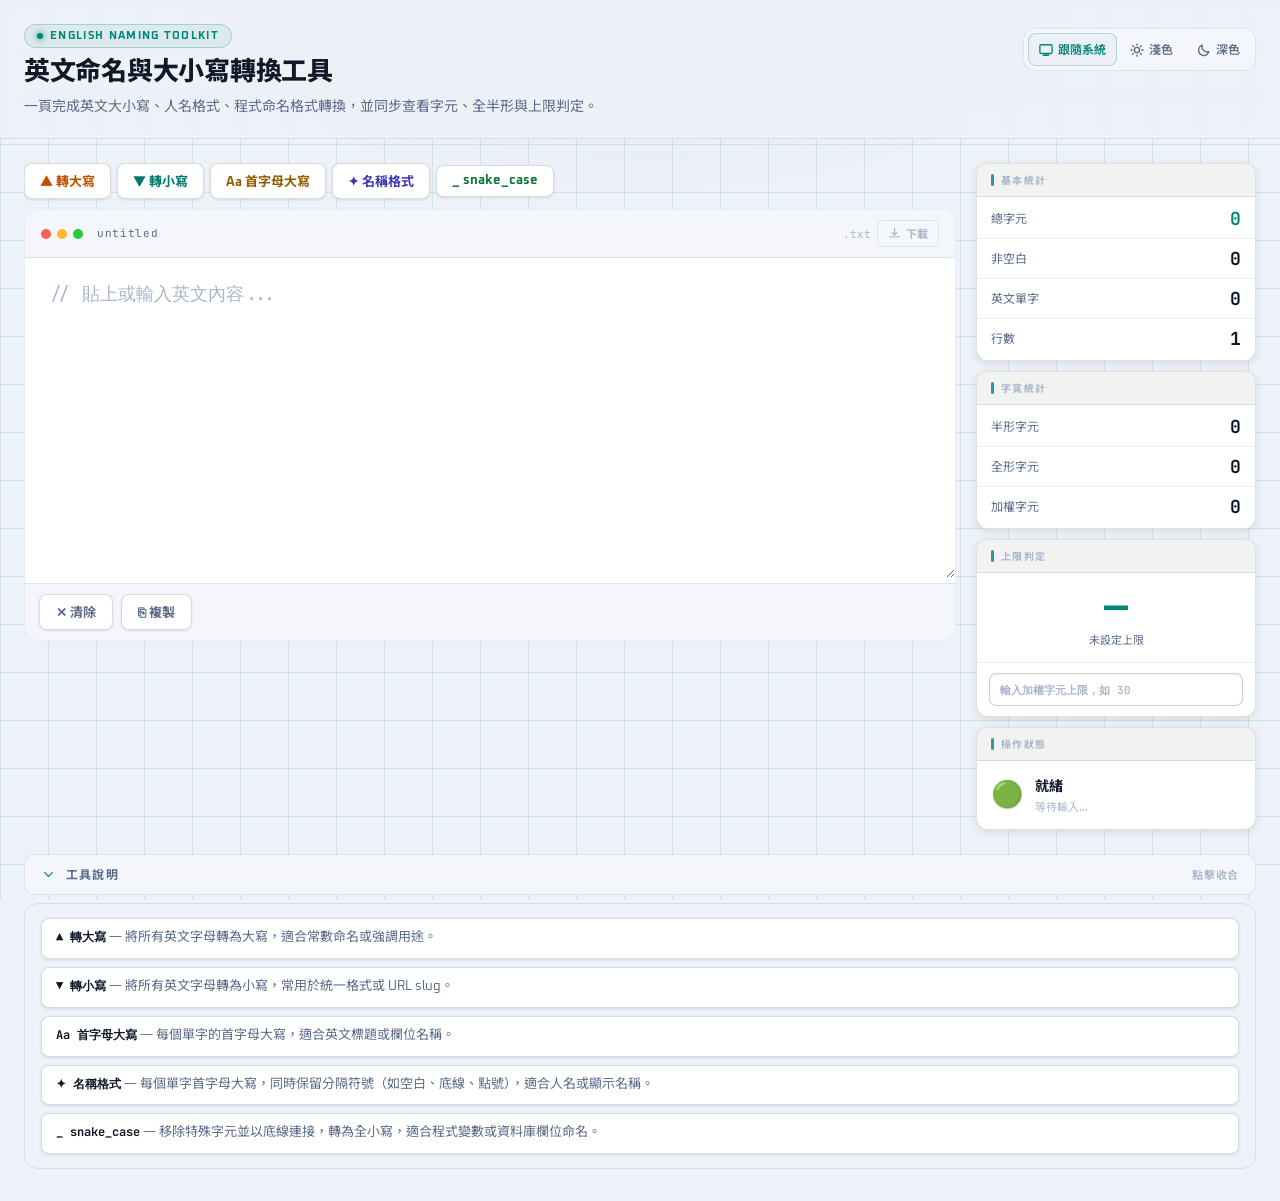
==== commit 20e5ce33: "fix: 改善行動版排版並更新說明 / Improve mobile layout and update README 調整小螢幕的主題切換、編輯器與下載按鈕排版，並更新 README 內容及前端網址" ====
--- a/index.html
+++ b/index.html
@@ -111,7 +111,7 @@
               <path d="M8 2v8M5 7l3 3 3-3"/>
               <path d="M2 12h12"/>
             </svg>
-            下載
+            <span class="download-label">下載</span>
           </button>
         </div>
 
--- a/assets/style.css
+++ b/assets/style.css
@@ -47,11 +47,11 @@
   min-height: 100vh;
   width: 100%;
   max-width: 100vw;
+  overflow-x: hidden;
   font-family: "Oxanium", "Noto Sans TC", sans-serif;
   color: var(--tx);
   background: var(--bg);
   -webkit-text-size-adjust: 100%;
-  overflow-x: hidden;
 }
 
 /* Grid background */
@@ -79,9 +79,9 @@
 .root {
   position: relative; z-index: 1;
   min-height: 100vh;
-  display: flex; flex-direction: column;
   width: 100%;
   overflow-x: clip;
+  display: flex; flex-direction: column;
 }
 
 /* Site Header */
@@ -155,12 +155,14 @@
 .theme-switcher {
   display: flex;
   align-items: center;
+  flex-wrap: wrap;
   gap: 2px;
   padding: 4px;
   border-radius: 12px;
   background: var(--surf2);
   border: 1px solid var(--bdr);
   flex-shrink: 0;
+  max-width: 100%;
   margin-top: 4px;
 }
 
@@ -178,7 +180,8 @@
   color: var(--tx2);
   background: transparent;
   padding: 6px 10px;
-  transition: all 0.15s;
+  transition: color 0.15s, background 0.15s, border-color 0.15s;
+  min-width: 0;
   white-space: nowrap;
 }
 .theme-btn svg { width: 14px; height: 14px; flex-shrink: 0; }
@@ -206,7 +209,7 @@
 }
 
 /* Left: editor */
-.editor-col { display: flex; flex-direction: column; gap: 0; min-width: 0; }
+.editor-col { display: flex; flex-direction: column; min-width: 0; }
 
 .editor-wrap {
   background: var(--surf);
@@ -224,6 +227,7 @@
 /* macOS dots bar */
 .editor-topbar {
   display: flex; align-items: center;
+  flex-wrap: wrap;
   padding: 10px 16px;
   background: var(--surf2);
   border-bottom: 1px solid var(--bdr);
@@ -244,6 +248,8 @@
   letter-spacing: 0.06em;
   background: transparent;
   border: none; outline: none;
+  flex: 1 1 96px;
+  min-width: 0;
   width: 90px;
   transition: color 0.15s, border-color 0.15s;
   border-bottom: 1px solid transparent;
@@ -268,8 +274,10 @@
   color: var(--tx3);
   font-size: 11px; font-weight: 700;
   cursor: pointer; font-family: inherit;
+  flex-shrink: 0;
   transition: all 0.13s;
 }
+.download-label { display: inline; }
 .download-btn svg { width: 13px; height: 13px; }
 .download-btn:hover { color: var(--ac); border-color: var(--bdr2); }
 .download-btn:active { opacity: 0.75; }
@@ -281,8 +289,6 @@
   gap: 6px;
   padding: 0 0 10px;
   overflow-x: auto;
-  max-width: 100%;
-  min-width: 0;
   scrollbar-width: none;
 }
 .toolbar::-webkit-scrollbar { display: none; }
@@ -350,6 +356,7 @@
 /* Editor footer */
 .editor-footer {
   display: flex; align-items: center;
+  flex-wrap: wrap;
   gap: 8px;
   padding: 10px 14px;
   border-top: 1px solid var(--bdr);
@@ -358,6 +365,7 @@
 
 .act-btn {
   display: inline-flex; align-items: center; gap: 6px;
+  justify-content: center;
   padding: 7px 16px;
   border-radius: 8px;
   background: var(--surf2);
@@ -567,7 +575,6 @@
 }
 
 .seo-inner {
-  background: transparent;
   border: 1px solid var(--bdr);
   border-radius: 14px;
   padding: 14px 16px;
@@ -610,25 +617,52 @@
 /* Responsive */
 
 
-@media (max-width: 1100px) {
-  .workspace {
-    display: block;
-    padding: 14px;
-  }
-  .editor-col,
-  .editor-wrap,
-  .toolbar,
-  .stats-col,
-  .panel-section {
+@media (max-width: 860px) {
+  .workspace { grid-template-columns: 1fr; }
+  .stats-col { position: static; display: grid; grid-template-columns: 1fr 1fr; }
+}
+@media (max-width: 600px) {
+  .site-header { position: static; }
+  .theme-btn { padding: 8px 6px; }
+  .chip { font-size: 12px; }
+  .editor-topbar { align-items: center; gap: 8px; }
+  .editor-footer > * { flex: 1 1 0; }
+  .seo-toggle { align-items: flex-start; }
+  .header-inner {
+    flex-direction: column;
+    gap: 16px;
+    padding: 18px 14px 16px;
+  }
+  .workspace { padding: 14px; }
+  .seo-section { padding: 0 14px 24px; }
+  .stats-col { grid-template-columns: 1fr; }
+  .badge {
+    max-width: 100%;
+    white-space: normal;
+    word-break: break-word;
+  }
+  .page-title {
+    font-size: 20px;
+  }
+  .page-subtitle {
+    font-size: 13px;
+  }
+  .theme-switcher {
     width: 100%;
-    max-width: 100%;
-  }
+    justify-content: space-between;
+    flex-wrap: wrap;
+  }
+  .theme-btn {
+    flex: 1 1 0;
+    min-width: 0;
+  }
+  .theme-btn span { display: none; }
   .toolbar {
     display: grid;
     grid-template-columns: repeat(2, minmax(0, 1fr));
     gap: 8px;
     padding: 0 0 12px;
-    overflow: hidden;
+    overflow-x: visible;
   }
   .chip {
     width: 100%;
@@ -638,42 +672,6 @@
     white-space: normal;
     text-align: center;
   }
-  .stats-col {
-    position: static;
-    display: grid;
-    grid-template-columns: 1fr 1fr;
-    margin-top: 14px;
-  }
-}
-@media (max-width: 720px) {
-  .header-inner {
-    flex-direction: column;
-    gap: 16px;
-    padding: 18px 14px 16px;
-  }
-  .seo-section { padding: 0 14px 24px; }
-  .stats-col { grid-template-columns: 1fr; }
-  .badge {
-    max-width: 100%;
-    white-space: normal;
-    word-break: break-word;
-  }
-  .page-title {
-    font-size: 20px;
-  }
-  .page-subtitle {
-    font-size: 13px;
-  }
-  .theme-switcher {
-    width: 100%;
-    justify-content: space-between;
-    flex-wrap: wrap;
-  }
-  .theme-btn {
-    flex: 1 1 0;
-    min-width: 0;
-  }
-  .theme-btn span { display: none; }
   .editor-topbar {
     flex-wrap: wrap;
     row-gap: 10px;
@@ -701,7 +699,8 @@
     justify-content: center;
   }
   #textInput {
-    min-height: 260px;
+    min-height: 280px;
+    line-height: 1.7;
     font-size: 16px;
     padding: 18px;
   }
@@ -732,3 +731,51 @@
   }
 }
 
+@media (max-width: 480px) {
+  .header-inner {
+    padding: 20px 14px 16px;
+  }
+  .badge {
+    font-size: 10px;
+    letter-spacing: 0.08em;
+  }
+  .page-title {
+    font-size: 22px;
+  }
+  .page-subtitle {
+    font-size: 13px;
+  }
+  .editor-topbar {
+    padding: 10px 12px;
+  }
+  .editor-fname {
+    order: 2;
+    flex-basis: calc(100% - 72px);
+    margin-left: 0;
+  }
+  .fname-ext {
+    order: 3;
+  }
+  .download-btn {
+    order: 4;
+    width: 100%;
+    margin-left: 0;
+    justify-content: center;
+    padding: 8px 10px;
+  }
+  .toolbar {
+    gap: 8px;
+  }
+  .chip {
+    font-size: 11px;
+  }
+  .srow-val {
+    font-size: 16px;
+  }
+  .limit-big {
+    font-size: 34px;
+  }
+  .download-label {
+    display: inline;
+  }
+}
